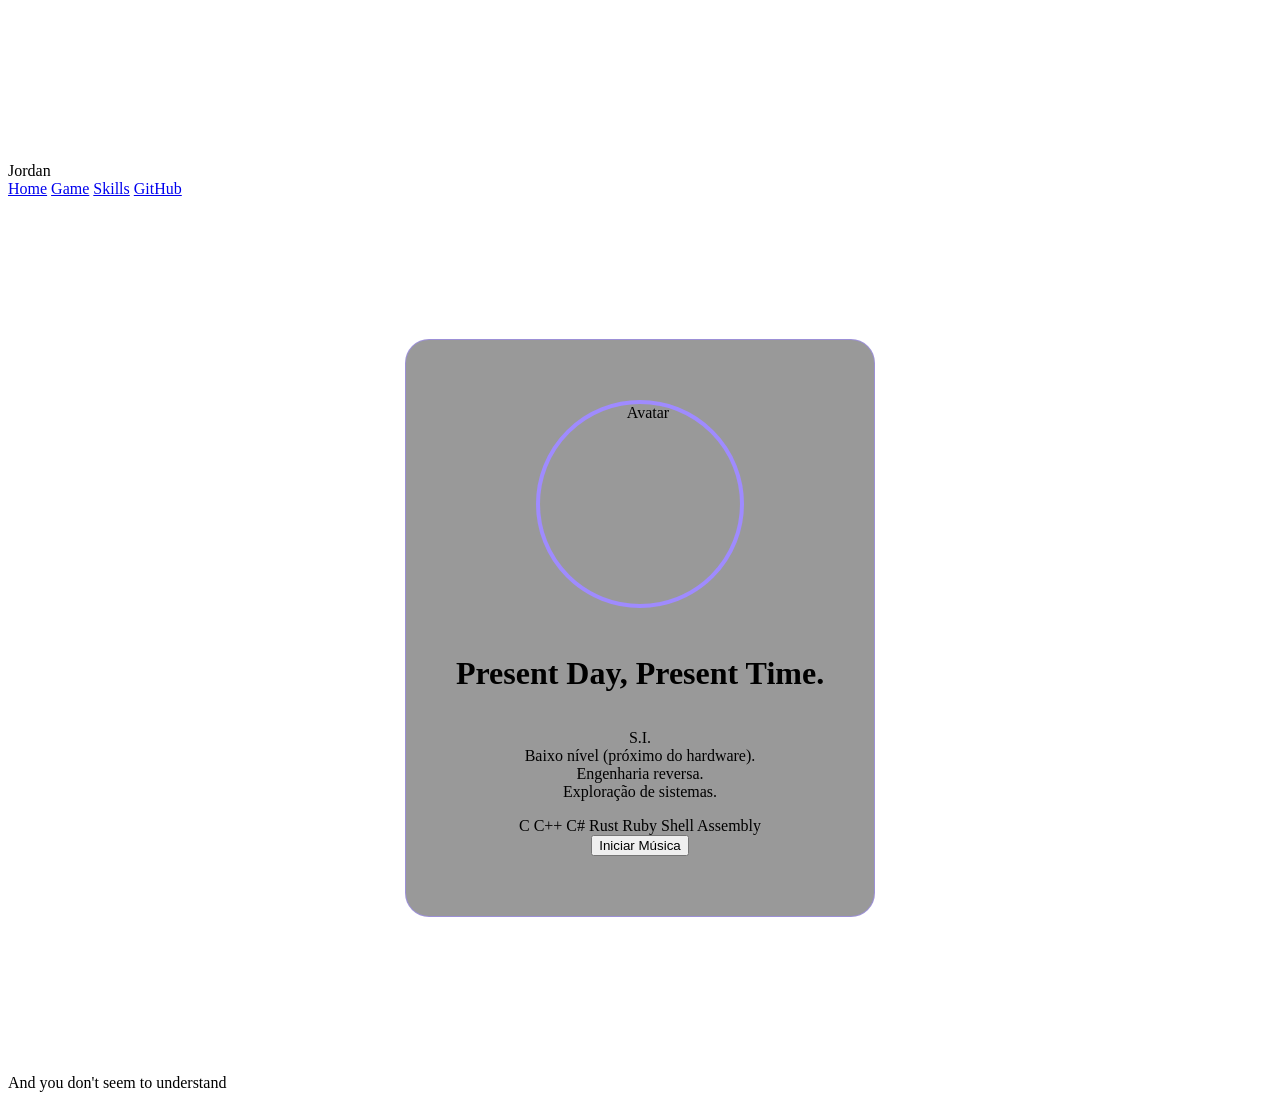
==== index.html @ 8e5668c8 "Fix comment and add Skills link in index.html" ====
<!DOCTYPE html>
<html lang="pt-BR">
<head>
<meta charset="UTF-8">
<meta name="viewport" content="width=device-width, initial-scale=1.0">
<title>Jordan</title>

<link href="https://fonts.googleapis.com/css2?family=JetBrains+Mono&display=swap" rel="stylesheet">
<link rel="stylesheet" href="style.css">

<!-- Three.js para fundo animado -->
<script src="https://cdnjs.cloudflare.com/ajax/libs/three.js/r152/three.min.js"></script>
</head>
<body>

<canvas id="background"></canvas>

<header class="nav">
  <div class="logo">Jordan</div>
  <nav>
    <a href="index.html">Home</a>
    <a href="game.html">Game</a>
    <a href="codes.html">Skills</a>
    <a href="https://github.com/bgszk" target="_blank">GitHub</a>
  </nav>
</header>

<main class="hero">
  <div class="hero-content">

    <div class="avatar">
      <img src="https://i.pinimg.com/1200x/7e/27/65/7e2765aed9dd7817f7c7486f8d772abe.jpg" alt="Avatar">
    </div>

    <h1>Present Day, Present Time.</h1>
    
    <p class="desc">
      S.I.<br>
      Baixo nível (próximo do hardware).<br>
      Engenharia reversa.<br>
      Exploração de sistemas.
    </p>

    <div class="langs">
      <span>C</span>
      <span>C++</span>
      <span>C#</span>
      <span>Rust</span>
      <span>Ruby</span>
      <span>Shell</span>
      <span>Assembly</span>
    </div>
    
    <button id="musicBtn">Iniciar Música</button>

  </div>
</main>

<footer>
  <p>And you don't seem to understand</p>
</footer>

<audio id="bgMusic" loop>
  <source src="lain.mp3" type="audio/mpeg">
</audio>

<script src="script.js"></script>
</body>
</html>
---- style.css ----
/* HERO CENTRAL */
main.hero {
  display: flex;
  justify-content: center;
  align-items: center;
  min-height: calc(100vh - 120px); /* altura total menos header + footer */
  padding: 40px 20px;
  z-index: 1;
}

/* CARD CENTRAL */
.hero-content {
  text-align: center;
  padding: 60px 50px;
  border-radius: 24px;
  background: rgba(0,0,0,0.4);
  backdrop-filter: blur(20px);
  border: 1px solid rgba(159,139,255,0.6);
  display: flex;
  flex-direction: column;
  align-items: center; /* garante centralização horizontal do avatar */
}

/* AVATAR */
.avatar {
  width: 200px;
  height: 200px;
  margin-bottom: 25px;
  border-radius: 50%;
  border: 4px solid #9f8bff;
  overflow: hidden;
  display: flex;
  justify-content: center;
  align-items: center; /* garante centralização da imagem dentro do círculo */
}

.avatar img {
  width: 100%;
  height: 100%;
  object-fit: cover;
  border-radius: 50%;
  display: block;
}
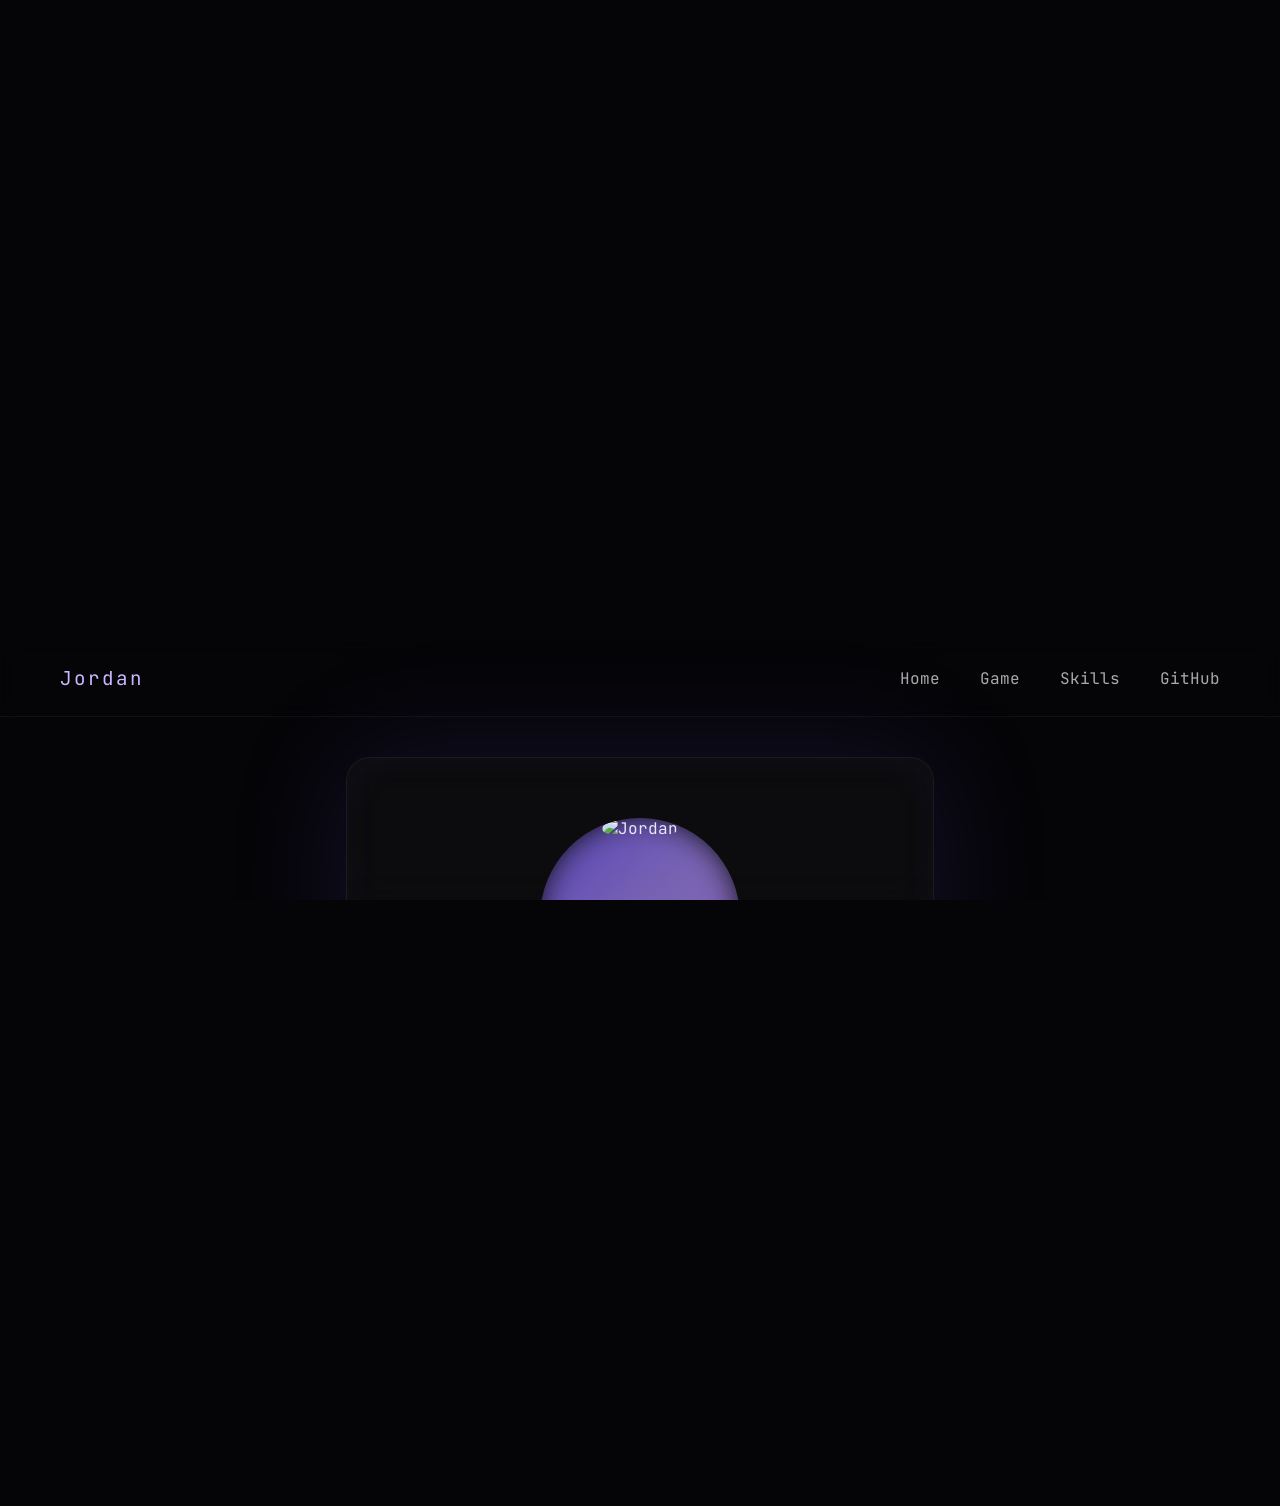
==== commit 53de027d: "Update index.html" ====
--- a/index.html
+++ b/index.html
@@ -4,15 +4,10 @@
 <meta charset="UTF-8">
 <meta name="viewport" content="width=device-width, initial-scale=1.0">
 <title>Jordan</title>
-
 <link href="https://fonts.googleapis.com/css2?family=JetBrains+Mono&display=swap" rel="stylesheet">
 <link rel="stylesheet" href="style.css">
-
-<!-- Three.js para fundo animado -->
-<script src="https://cdnjs.cloudflare.com/ajax/libs/three.js/r152/three.min.js"></script>
 </head>
 <body>
-
 <canvas id="background"></canvas>
 
 <header class="nav">
@@ -27,16 +22,14 @@
 
 <main class="hero">
   <div class="hero-content">
-
     <div class="avatar">
-      <img src="https://i.pinimg.com/1200x/7e/27/65/7e2765aed9dd7817f7c7486f8d772abe.jpg" alt="Avatar">
+      <img src="https://i.pinimg.com/1200x/7e/27/65/7e2765aed9dd7817f7c7486f8d772abe.jpg" alt="Jordan">
     </div>
 
     <h1>Present Day, Present Time.</h1>
-    
     <p class="desc">
       S.I.<br>
-      Baixo nível (próximo do hardware).<br>
+      Baixo nível (programação próxima do hardware).<br>
       Engenharia reversa.<br>
       Exploração de sistemas.
     </p>
@@ -50,9 +43,8 @@
       <span>Shell</span>
       <span>Assembly</span>
     </div>
-    
+
     <button id="musicBtn">Iniciar Música</button>
-
   </div>
 </main>
 
@@ -65,5 +57,13 @@
 </audio>
 
 <script src="script.js"></script>
+<script>
+const btn = document.getElementById('musicBtn');
+const audio = document.getElementById('bgMusic');
+btn.addEventListener('click', () => {
+  audio.volume = 0.5;
+  audio.play();
+});
+</script>
 </body>
 </html>
--- a/style.css
+++ b/style.css
@@ -1,43 +1,274 @@
-/* HERO CENTRAL */
-main.hero {
-  display: flex;
-  justify-content: center;
-  align-items: center;
-  min-height: calc(100vh - 120px); /* altura total menos header + footer */
+/* RESET */
+* {
+  margin: 0;
+  padding: 0;
+  box-sizing: border-box;
+  font-family: 'JetBrains Mono', monospace;
+}
+
+/* ALTURA TOTAL */
+html, body {
+  height: 100%;
+  overflow-x: hidden;
+}
+
+/* FUNDO */
+body {
+  min-height: 100vh;
+  display: flex;
+  flex-direction: column;
+  color: #eae6ff;
+  background: #050507; /* fallback */
+}
+
+/* NAVBAR */
+.nav {
+  position: relative;
+  display: flex;
+  justify-content: space-between;
+  align-items: center;
+  padding: 25px 60px;
+  backdrop-filter: blur(10px);
+  border-bottom: 1px solid rgba(255,255,255,0.05);
+  z-index: 10;
+}
+
+.logo {
+  font-size: 1.2rem;
+  letter-spacing: 2px;
+  color: #cbb6ff;
+}
+
+nav a {
+  margin-left: 30px;
+  text-decoration: none;
+  color: #aaa;
+  position: relative;
+  transition: 0.3s;
+}
+
+nav a::after {
+  content: "";
+  position: absolute;
+  left: 0;
+  bottom: -5px;
+  width: 0%;
+  height: 1px;
+  background: #a78bfa;
+  transition: 0.3s;
+}
+
+nav a:hover {
+  color: #fff;
+}
+
+nav a:hover::after {
+  width: 100%;
+}
+
+/* HERO / INDEX PRINCIPAL */
+main {
+  flex: 1;
+  display: flex;
+  align-items: center;
+  justify-content: center;
   padding: 40px 20px;
-  z-index: 1;
-}
-
-/* CARD CENTRAL */
+}
+
 .hero-content {
   text-align: center;
   padding: 60px 50px;
   border-radius: 24px;
-  background: rgba(0,0,0,0.4);
+  background: rgba(255,255,255,0.03);
   backdrop-filter: blur(20px);
-  border: 1px solid rgba(159,139,255,0.6);
-  display: flex;
-  flex-direction: column;
-  align-items: center; /* garante centralização horizontal do avatar */
-}
-
-/* AVATAR */
+  border: 1px solid rgba(255,255,255,0.06);
+  box-shadow:
+    0 0 120px rgba(120,90,255,0.15),
+    inset 0 0 40px rgba(120,90,255,0.05);
+}
+
 .avatar {
   width: 200px;
   height: 200px;
-  margin-bottom: 25px;
+  margin: 0 auto 25px;
   border-radius: 50%;
-  border: 4px solid #9f8bff;
   overflow: hidden;
-  display: flex;
-  justify-content: center;
-  align-items: center; /* garante centralização da imagem dentro do círculo */
+  position: relative;
+}
+
+.avatar::before {
+  content: "";
+  position: absolute;
+  inset: -2px;
+  border-radius: 50%;
+  background: linear-gradient(135deg,#7a5cff,#a78bfa,#c084fc);
+  filter: blur(15px);
+  opacity: 0.7;
 }
 
 .avatar img {
+  position: relative;
   width: 100%;
   height: 100%;
   object-fit: cover;
   border-radius: 50%;
-  display: block;
-}
+}
+
+h1 {
+  font-size: 1.8rem;
+  margin-bottom: 15px;
+  letter-spacing: 1px;
+}
+
+.desc {
+  line-height: 1.9;
+  color: #cfc9ff;
+  margin-top: 10px;
+}
+
+/* BOTÃO */
+#musicBtn {
+  margin-top: 30px;
+  padding: 14px 35px;
+  border-radius: 12px;
+  border: none;
+  background: linear-gradient(135deg,#6d5cff,#9f8bff);
+  color: #fff;
+  cursor: pointer;
+  transition: 0.3s;
+}
+
+#musicBtn:hover {
+  transform: translateY(-2px) scale(1.04);
+  box-shadow: 0 0 25px rgba(140,100,255,0.6);
+}
+
+/* RODAPÉ */
+footer {
+  text-align: center;
+  padding: 20px;
+  font-size: 0.9rem;
+  color: #777;
+}
+
+/* PÁGINA DE JOGO */
+.game-container {
+  flex: 1;
+  display: flex;
+  flex-direction: column;
+  align-items: center;
+  justify-content: center;
+}
+
+iframe{
+  width:90vw;
+  height:75vh;
+  border:none;
+  border-radius:12px;
+  box-shadow:0 0 60px rgba(159,139,255,0.7);
+}
+
+/* LINGUAGENS / INDEX */
+.langs {
+  margin-top: 20px;
+  display: flex;
+  flex-wrap: wrap;
+  justify-content: center;
+  gap: 10px;
+}
+
+.langs span {
+  padding: 6px 14px;
+  border-radius: 8px;
+  font-size: 0.85rem;
+  background: rgba(255,255,255,0.05);
+  border: 1px solid rgba(255,255,255,0.1);
+  transition: 0.2s;
+}
+
+.langs span:hover {
+  background: rgba(140,100,255,0.2);
+  border-color: #9f8bff;
+}
+
+/* CODES / SKILLS */
+.codes-container {
+  display: flex;
+  flex-direction: column;
+  align-items: center;
+  padding: 60px 20px;
+  text-align: center;
+  z-index: 1;
+}
+
+.codes-container h2 {
+  font-size: 2rem;
+  color: #cbb6ff;
+  margin-bottom: 10px;
+}
+
+.codes-container .desc {
+  color: #cfc9ff;
+  margin-bottom: 40px;
+  max-width: 700px;
+  line-height: 1.8;
+}
+
+.code-cards {
+  display: flex;
+  flex-wrap: wrap;
+  gap: 20px;
+  justify-content: center;
+}
+
+.code-card {
+  background: rgba(0,0,0,0.5);
+  border: 1px solid rgba(159,139,255,0.5);
+  border-radius: 16px;
+  padding: 20px;
+  width: 350px;
+  display: flex;
+  flex-direction: column;
+  align-items: center;
+  box-shadow: 0 0 20px rgba(159,139,255,0.4);
+  transition: transform .3s, box-shadow .3s;
+}
+
+.code-card:hover {
+  transform: translateY(-5px);
+  box-shadow: 0 0 35px rgba(159,139,255,0.7);
+}
+
+.code-card pre {
+  background: rgba(20,15,50,0.8);
+  padding: 15px;
+  border-radius: 8px;
+  overflow-x: auto;
+  font-size: 0.82rem;
+  color: #fff;
+  width: 100%;
+  max-height: 300px;
+  text-align: left;
+}
+
+.copyBtn {
+  margin-top: 15px;
+  padding: 8px 16px;
+  border-radius: 8px;
+  border: none;
+  background: linear-gradient(135deg,#6d5cff,#9f8bff);
+  color: #fff;
+  cursor: pointer;
+  transition: transform .2s, box-shadow .2s;
+}
+
+.copyBtn:hover {
+  transform: scale(1.05);
+  box-shadow: 0 0 20px rgba(159,139,255,0.7);
+}
+
+/* RESPONSIVO */
+@media(max-width:800px){
+  .code-card { width: 90%; }
+  .hero-content { padding: 40px 30px; }
+}
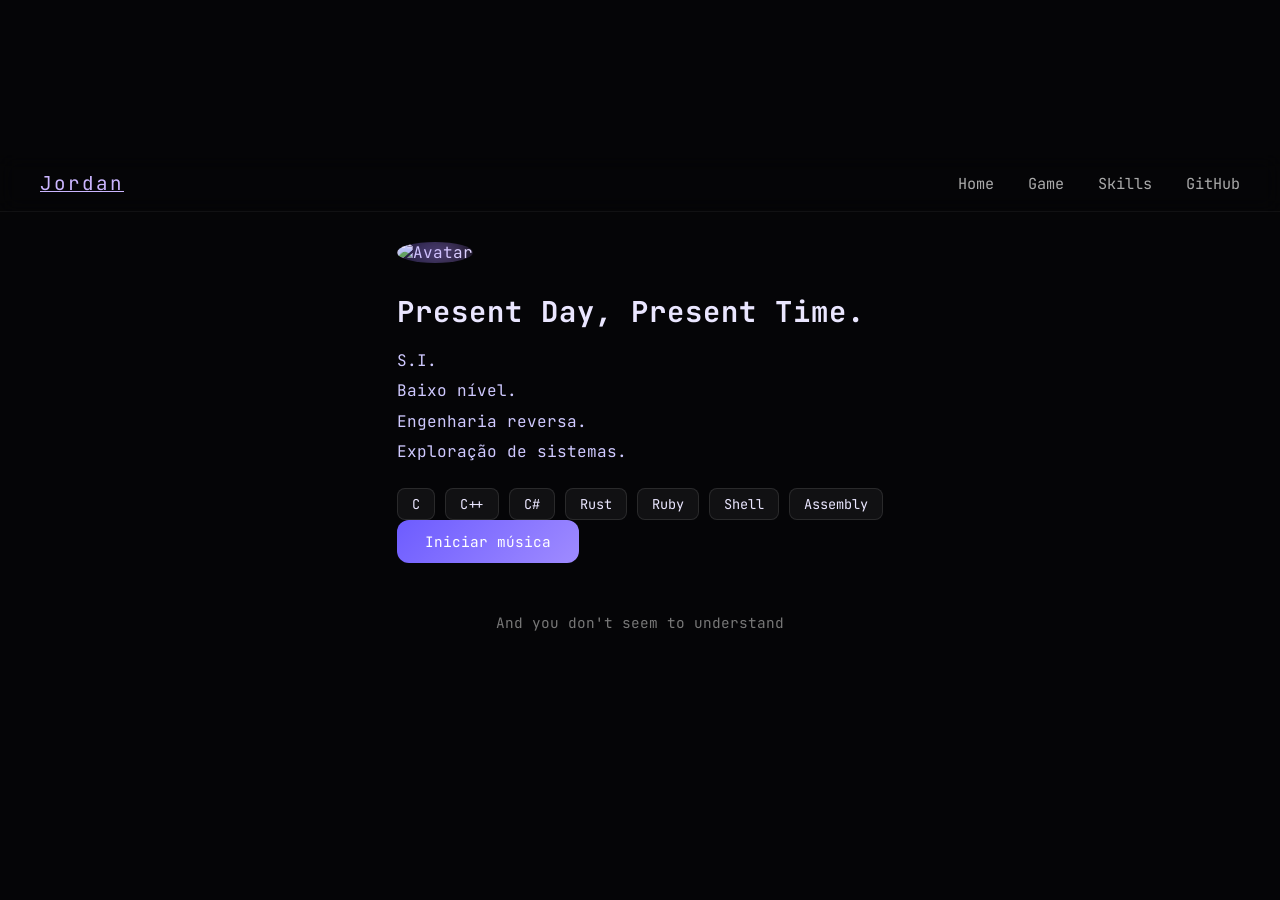
==== commit 5fd6102c: "Update index.html" ====
--- a/index.html
+++ b/index.html
@@ -1,69 +1,71 @@
 <!DOCTYPE html>
 <html lang="pt-BR">
 <head>
-<meta charset="UTF-8">
-<meta name="viewport" content="width=device-width, initial-scale=1.0">
-<title>Jordan</title>
-<link href="https://fonts.googleapis.com/css2?family=JetBrains+Mono&display=swap" rel="stylesheet">
-<link rel="stylesheet" href="style.css">
+  <meta charset="UTF-8">
+  <meta name="viewport" content="width=device-width, initial-scale=1.0">
+  <title>Jordan</title>
+  <link rel="preconnect" href="https://fonts.googleapis.com">
+  <link rel="preconnect" href="https://fonts.gstatic.com" crossorigin>
+  <link href="https://fonts.googleapis.com/css2?family=JetBrains+Mono:wght@400;500;700&display=swap" rel="stylesheet">
+  <link rel="stylesheet" href="style.css">
 </head>
-<body>
-<canvas id="background"></canvas>
+<body class="page-home">
+  <canvas id="bg-canvas" aria-hidden="true"></canvas>
 
-<header class="nav">
-  <div class="logo">Jordan</div>
-  <nav>
-    <a href="index.html">Home</a>
-    <a href="game.html">Game</a>
-    <a href="codes.html">Skills</a>
-    <a href="https://github.com/bgszk" target="_blank">GitHub</a>
-  </nav>
-</header>
+  <div class="site-shell">
+    <header class="nav">
+      <a class="logo" href="index.html">Jordan</a>
 
-<main class="hero">
-  <div class="hero-content">
-    <div class="avatar">
-      <img src="https://i.pinimg.com/1200x/7e/27/65/7e2765aed9dd7817f7c7486f8d772abe.jpg" alt="Jordan">
-    </div>
+      <nav class="menu">
+        <a href="index.html" class="active">Home</a>
+        <a href="game.html">Game</a>
+        <a href="codes.html">Skills</a>
+        <a href="https://github.com/bgszk" target="_blank" rel="noopener noreferrer">GitHub</a>
+      </nav>
+    </header>
 
-    <h1>Present Day, Present Time.</h1>
-    <p class="desc">
-      S.I.<br>
-      Baixo nível (programação próxima do hardware).<br>
-      Engenharia reversa.<br>
-      Exploração de sistemas.
-    </p>
+    <main class="hero">
+      <section class="panel hero-panel">
+        <div class="avatar-wrap">
+          <img
+            class="avatar"
+            src="https://i.pinimg.com/1200x/7e/27/65/7e2765aed9dd7817f7c7486f8d772abe.jpg"
+            alt="Avatar"
+          >
+        </div>
 
-    <div class="langs">
-      <span>C</span>
-      <span>C++</span>
-      <span>C#</span>
-      <span>Rust</span>
-      <span>Ruby</span>
-      <span>Shell</span>
-      <span>Assembly</span>
-    </div>
+        <h1>Present Day, Present Time.</h1>
 
-    <button id="musicBtn">Iniciar Música</button>
+        <p class="desc">
+          S.I.<br>
+          Baixo nível.<br>
+          Engenharia reversa.<br>
+          Exploração de sistemas.
+        </p>
+
+        <div class="langs">
+          <span>C</span>
+          <span>C++</span>
+          <span>C#</span>
+          <span>Rust</span>
+          <span>Ruby</span>
+          <span>Shell</span>
+          <span>Assembly</span>
+        </div>
+
+        <button id="musicBtn" class="primary-btn" type="button">Iniciar música</button>
+      </section>
+    </main>
+
+    <footer class="footer">
+      <p>And you don&apos;t seem to understand</p>
+    </footer>
   </div>
-</main>
 
-<footer>
-  <p>And you don't seem to understand</p>
-</footer>
+  <audio id="bgMusic" loop>
+    <source src="lain.mp3" type="audio/mpeg">
+  </audio>
 
-<audio id="bgMusic" loop>
-  <source src="lain.mp3" type="audio/mpeg">
-</audio>
-
-<script src="script.js"></script>
-<script>
-const btn = document.getElementById('musicBtn');
-const audio = document.getElementById('bgMusic');
-btn.addEventListener('click', () => {
-  audio.volume = 0.5;
-  audio.play();
-});
-</script>
+  <script src="script.js"></script>
 </body>
 </html>
--- a/style.css
+++ b/style.css
@@ -1,274 +1,57 @@
 /* RESET */
-* {
-  margin: 0;
-  padding: 0;
-  box-sizing: border-box;
-  font-family: 'JetBrains Mono', monospace;
-}
-
-/* ALTURA TOTAL */
-html, body {
-  height: 100%;
-  overflow-x: hidden;
-}
-
-/* FUNDO */
-body {
-  min-height: 100vh;
-  display: flex;
-  flex-direction: column;
-  color: #eae6ff;
-  background: #050507; /* fallback */
-}
+* { margin:0; padding:0; box-sizing:border-box; font-family:'JetBrains Mono', monospace; }
+html, body { height:100%; overflow-x:hidden; background:#050507; color:#eae6ff; }
 
 /* NAVBAR */
-.nav {
-  position: relative;
-  display: flex;
-  justify-content: space-between;
-  align-items: center;
-  padding: 25px 60px;
-  backdrop-filter: blur(10px);
-  border-bottom: 1px solid rgba(255,255,255,0.05);
-  z-index: 10;
-}
+.nav { display:flex; justify-content:space-between; align-items:center; padding:15px 40px; backdrop-filter:blur(10px); border-bottom:1px solid rgba(255,255,255,0.05); position:relative; z-index:10; font-size:0.95rem; }
+.logo { font-size:1.2rem; color:#cbb6ff; letter-spacing:2px; }
+nav a { margin-left:25px; text-decoration:none; color:#aaa; position:relative; transition:.3s; }
+nav a::after { content:""; position:absolute; left:0; bottom:-3px; width:0%; height:1px; background:#a78bfa; transition:.3s; }
+nav a:hover { color:#fff; }
+nav a:hover::after { width:100%; }
 
-.logo {
-  font-size: 1.2rem;
-  letter-spacing: 2px;
-  color: #cbb6ff;
-}
+/* HERO / INDEX */
+.hero { display:flex; justify-content:center; align-items:center; padding:30px 20px; flex:1; }
+.hero-content { text-align:center; padding:50px 40px; border-radius:24px; background:rgba(255,255,255,0.03); backdrop-filter:blur(20px); border:1px solid rgba(255,255,255,0.06); box-shadow:0 0 100px rgba(120,90,255,0.15), inset 0 0 30px rgba(120,90,255,0.05); max-width:700px; width:90%; margin:auto; }
+.avatar { width:180px; height:180px; margin:0 auto 25px; border-radius:50%; overflow:hidden; position:relative; }
+.avatar::before { content:""; position:absolute; inset:-2px; border-radius:50%; background:linear-gradient(135deg,#7a5cff,#a78bfa,#c084fc); filter:blur(15px); opacity:.7; }
+.avatar img { width:100%; height:100%; object-fit:cover; border-radius:50%; position:relative; }
 
-nav a {
-  margin-left: 30px;
-  text-decoration: none;
-  color: #aaa;
-  position: relative;
-  transition: 0.3s;
-}
-
-nav a::after {
-  content: "";
-  position: absolute;
-  left: 0;
-  bottom: -5px;
-  width: 0%;
-  height: 1px;
-  background: #a78bfa;
-  transition: 0.3s;
-}
-
-nav a:hover {
-  color: #fff;
-}
-
-nav a:hover::after {
-  width: 100%;
-}
-
-/* HERO / INDEX PRINCIPAL */
-main {
-  flex: 1;
-  display: flex;
-  align-items: center;
-  justify-content: center;
-  padding: 40px 20px;
-}
-
-.hero-content {
-  text-align: center;
-  padding: 60px 50px;
-  border-radius: 24px;
-  background: rgba(255,255,255,0.03);
-  backdrop-filter: blur(20px);
-  border: 1px solid rgba(255,255,255,0.06);
-  box-shadow:
-    0 0 120px rgba(120,90,255,0.15),
-    inset 0 0 40px rgba(120,90,255,0.05);
-}
-
-.avatar {
-  width: 200px;
-  height: 200px;
-  margin: 0 auto 25px;
-  border-radius: 50%;
-  overflow: hidden;
-  position: relative;
-}
-
-.avatar::before {
-  content: "";
-  position: absolute;
-  inset: -2px;
-  border-radius: 50%;
-  background: linear-gradient(135deg,#7a5cff,#a78bfa,#c084fc);
-  filter: blur(15px);
-  opacity: 0.7;
-}
-
-.avatar img {
-  position: relative;
-  width: 100%;
-  height: 100%;
-  object-fit: cover;
-  border-radius: 50%;
-}
-
-h1 {
-  font-size: 1.8rem;
-  margin-bottom: 15px;
-  letter-spacing: 1px;
-}
-
-.desc {
-  line-height: 1.9;
-  color: #cfc9ff;
-  margin-top: 10px;
-}
+h1 { font-size:1.8rem; margin-bottom:15px; letter-spacing:1px; }
+.desc { line-height:1.9; color:#cfc9ff; margin-top:10px; }
 
 /* BOTÃO */
-#musicBtn {
-  margin-top: 30px;
-  padding: 14px 35px;
-  border-radius: 12px;
-  border: none;
-  background: linear-gradient(135deg,#6d5cff,#9f8bff);
-  color: #fff;
-  cursor: pointer;
-  transition: 0.3s;
-}
+#musicBtn, .copyBtn { padding:12px 28px; border-radius:12px; border:none; background:linear-gradient(135deg,#6d5cff,#9f8bff); color:#fff; cursor:pointer; transition:.3s; font-size:0.9rem; }
+#musicBtn:hover, .copyBtn:hover { transform:translateY(-2px) scale(1.04); box-shadow:0 0 20px rgba(140,100,255,.6); }
 
-#musicBtn:hover {
-  transform: translateY(-2px) scale(1.04);
-  box-shadow: 0 0 25px rgba(140,100,255,0.6);
-}
+/* FOOTER */
+footer { text-align:center; padding:20px; font-size:.9rem; color:#777; }
 
-/* RODAPÉ */
-footer {
-  text-align: center;
-  padding: 20px;
-  font-size: 0.9rem;
-  color: #777;
-}
+/* LANGS */
+.langs { margin-top:20px; display:flex; flex-wrap:wrap; justify-content:center; gap:10px; }
+.langs span { padding:6px 14px; border-radius:8px; font-size:.85rem; background:rgba(255,255,255,0.05); border:1px solid rgba(255,255,255,0.1); transition:.2s; }
+.langs span:hover { background:rgba(140,100,255,0.2); border-color:#9f8bff; }
 
-/* PÁGINA DE JOGO */
-.game-container {
-  flex: 1;
-  display: flex;
-  flex-direction: column;
-  align-items: center;
-  justify-content: center;
-}
+/* GAME */
+.game-container { display:flex; flex-direction:column; align-items:center; justify-content:center; flex:1; padding:40px 20px; text-align:center; }
+.game-container h2 { font-size:1.8rem; color:#cbb6ff; margin-bottom:10px; }
+.game-container .desc { color:#cfc9ff; margin-bottom:25px; }
+.game-card { width:90%; max-width:700px; border-radius:12px; overflow:hidden; box-shadow:0 0 50px rgba(159,139,255,0.6); margin:auto; }
 
-iframe{
-  width:90vw;
-  height:75vh;
-  border:none;
-  border-radius:12px;
-  box-shadow:0 0 60px rgba(159,139,255,0.7);
-}
-
-/* LINGUAGENS / INDEX */
-.langs {
-  margin-top: 20px;
-  display: flex;
-  flex-wrap: wrap;
-  justify-content: center;
-  gap: 10px;
-}
-
-.langs span {
-  padding: 6px 14px;
-  border-radius: 8px;
-  font-size: 0.85rem;
-  background: rgba(255,255,255,0.05);
-  border: 1px solid rgba(255,255,255,0.1);
-  transition: 0.2s;
-}
-
-.langs span:hover {
-  background: rgba(140,100,255,0.2);
-  border-color: #9f8bff;
-}
+/* IFRAME */
+iframe { width:100%; height:70vh; border:none; border-radius:12px; }
 
 /* CODES / SKILLS */
-.codes-container {
-  display: flex;
-  flex-direction: column;
-  align-items: center;
-  padding: 60px 20px;
-  text-align: center;
-  z-index: 1;
-}
-
-.codes-container h2 {
-  font-size: 2rem;
-  color: #cbb6ff;
-  margin-bottom: 10px;
-}
-
-.codes-container .desc {
-  color: #cfc9ff;
-  margin-bottom: 40px;
-  max-width: 700px;
-  line-height: 1.8;
-}
-
-.code-cards {
-  display: flex;
-  flex-wrap: wrap;
-  gap: 20px;
-  justify-content: center;
-}
-
-.code-card {
-  background: rgba(0,0,0,0.5);
-  border: 1px solid rgba(159,139,255,0.5);
-  border-radius: 16px;
-  padding: 20px;
-  width: 350px;
-  display: flex;
-  flex-direction: column;
-  align-items: center;
-  box-shadow: 0 0 20px rgba(159,139,255,0.4);
-  transition: transform .3s, box-shadow .3s;
-}
-
-.code-card:hover {
-  transform: translateY(-5px);
-  box-shadow: 0 0 35px rgba(159,139,255,0.7);
-}
-
-.code-card pre {
-  background: rgba(20,15,50,0.8);
-  padding: 15px;
-  border-radius: 8px;
-  overflow-x: auto;
-  font-size: 0.82rem;
-  color: #fff;
-  width: 100%;
-  max-height: 300px;
-  text-align: left;
-}
-
-.copyBtn {
-  margin-top: 15px;
-  padding: 8px 16px;
-  border-radius: 8px;
-  border: none;
-  background: linear-gradient(135deg,#6d5cff,#9f8bff);
-  color: #fff;
-  cursor: pointer;
-  transition: transform .2s, box-shadow .2s;
-}
-
-.copyBtn:hover {
-  transform: scale(1.05);
-  box-shadow: 0 0 20px rgba(159,139,255,0.7);
-}
+.codes-container { display:flex; flex-direction:column; align-items:center; padding:50px 20px; text-align:center; max-width:1000px; margin:auto; }
+.code-cards { display:flex; flex-wrap:wrap; gap:25px; justify-content:center; }
+.code-card { width:400px; min-height:350px; background:rgba(0,0,0,0.55); border:1px solid rgba(159,139,255,0.5); border-radius:16px; padding:20px; display:flex; flex-direction:column; align-items:center; box-shadow:0 0 25px rgba(159,139,255,0.4); transition:transform .3s, box-shadow .3s; }
+.code-card:hover { transform:translateY(-5px); box-shadow:0 0 40px rgba(159,139,255,0.7); }
+.code-card pre { background:rgba(20,15,50,0.85); padding:15px; border-radius:8px; overflow-x:auto; font-size:0.82rem; color:#fff; width:100%; max-height:320px; text-align:left; }
 
 /* RESPONSIVO */
-@media(max-width:800px){
-  .code-card { width: 90%; }
-  .hero-content { padding: 40px 30px; }
+@media(max-width:900px){
+  .nav { flex-direction:column; align-items:flex-start; padding:15px 20px; }
+  nav a { margin:10px 0 0 0; }
+  .code-card, .game-card { width:90%; }
+  .hero-content { padding:40px 30px; }
 }
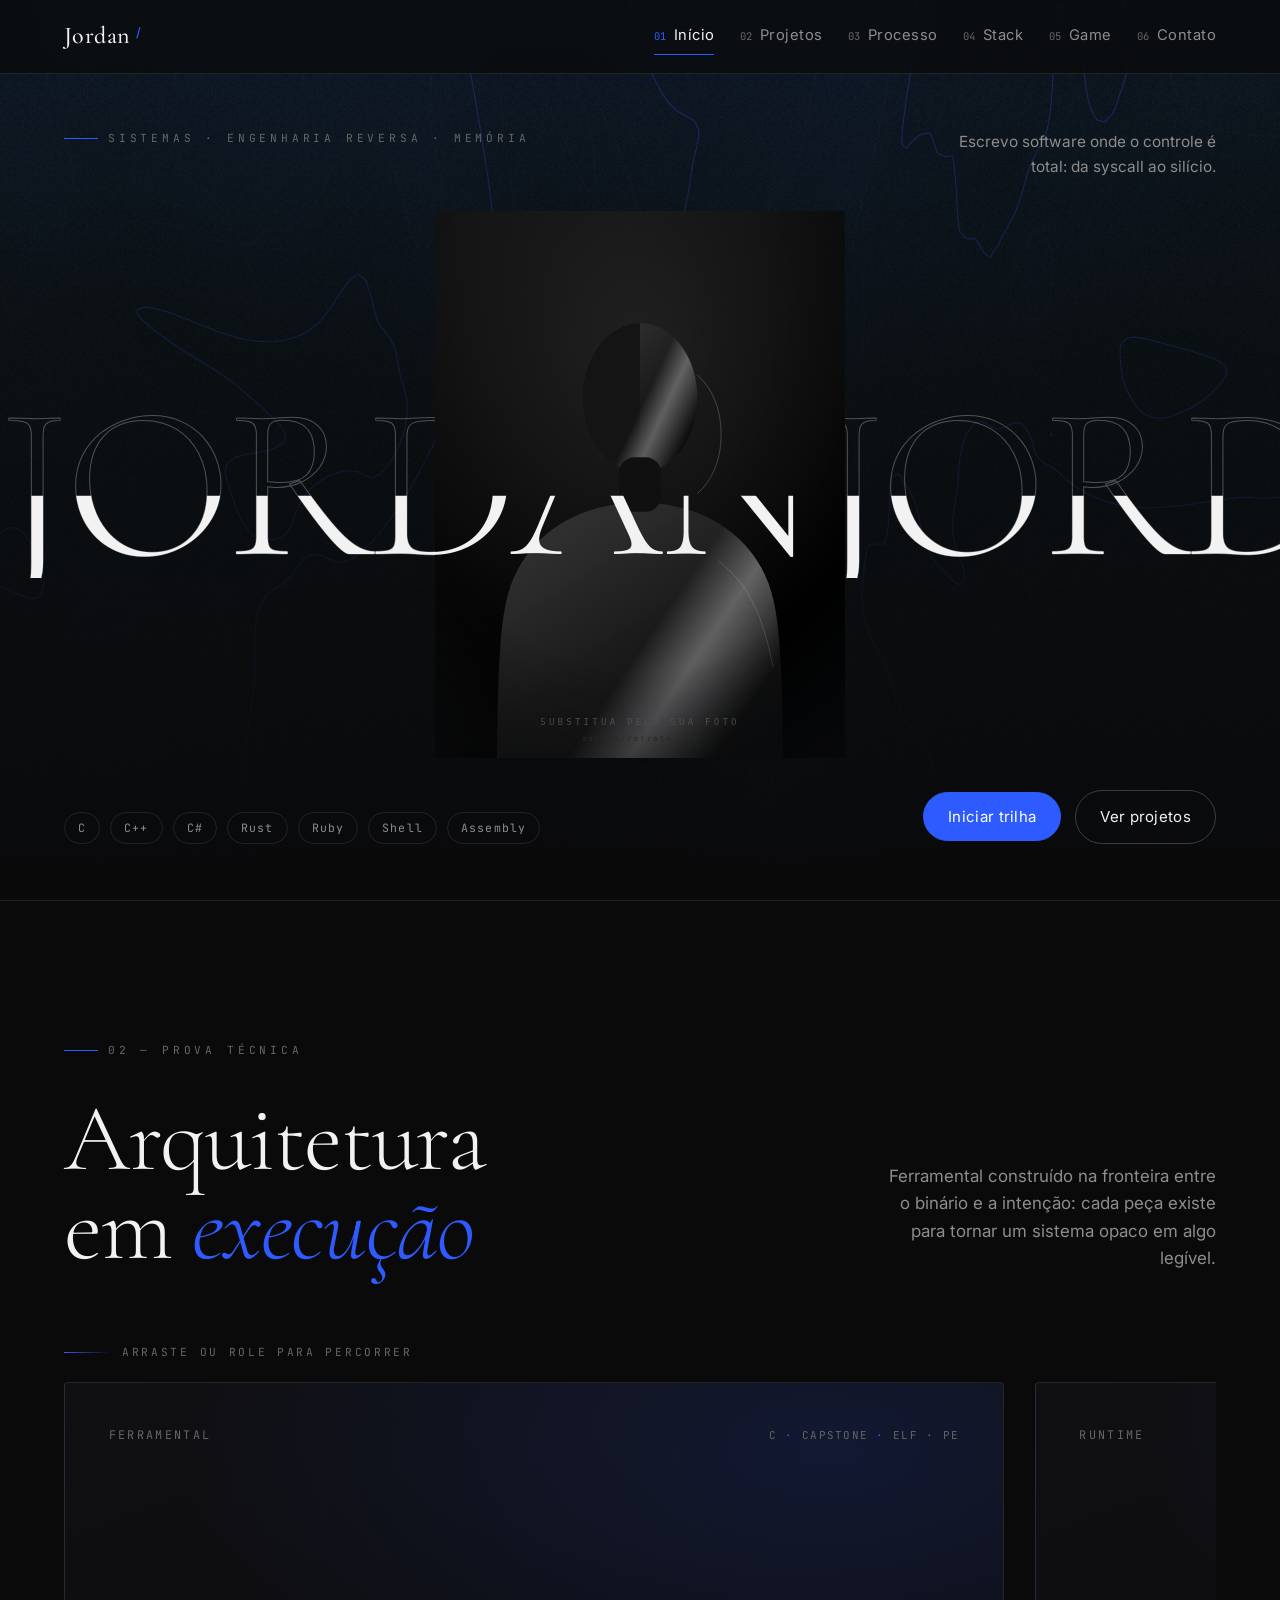
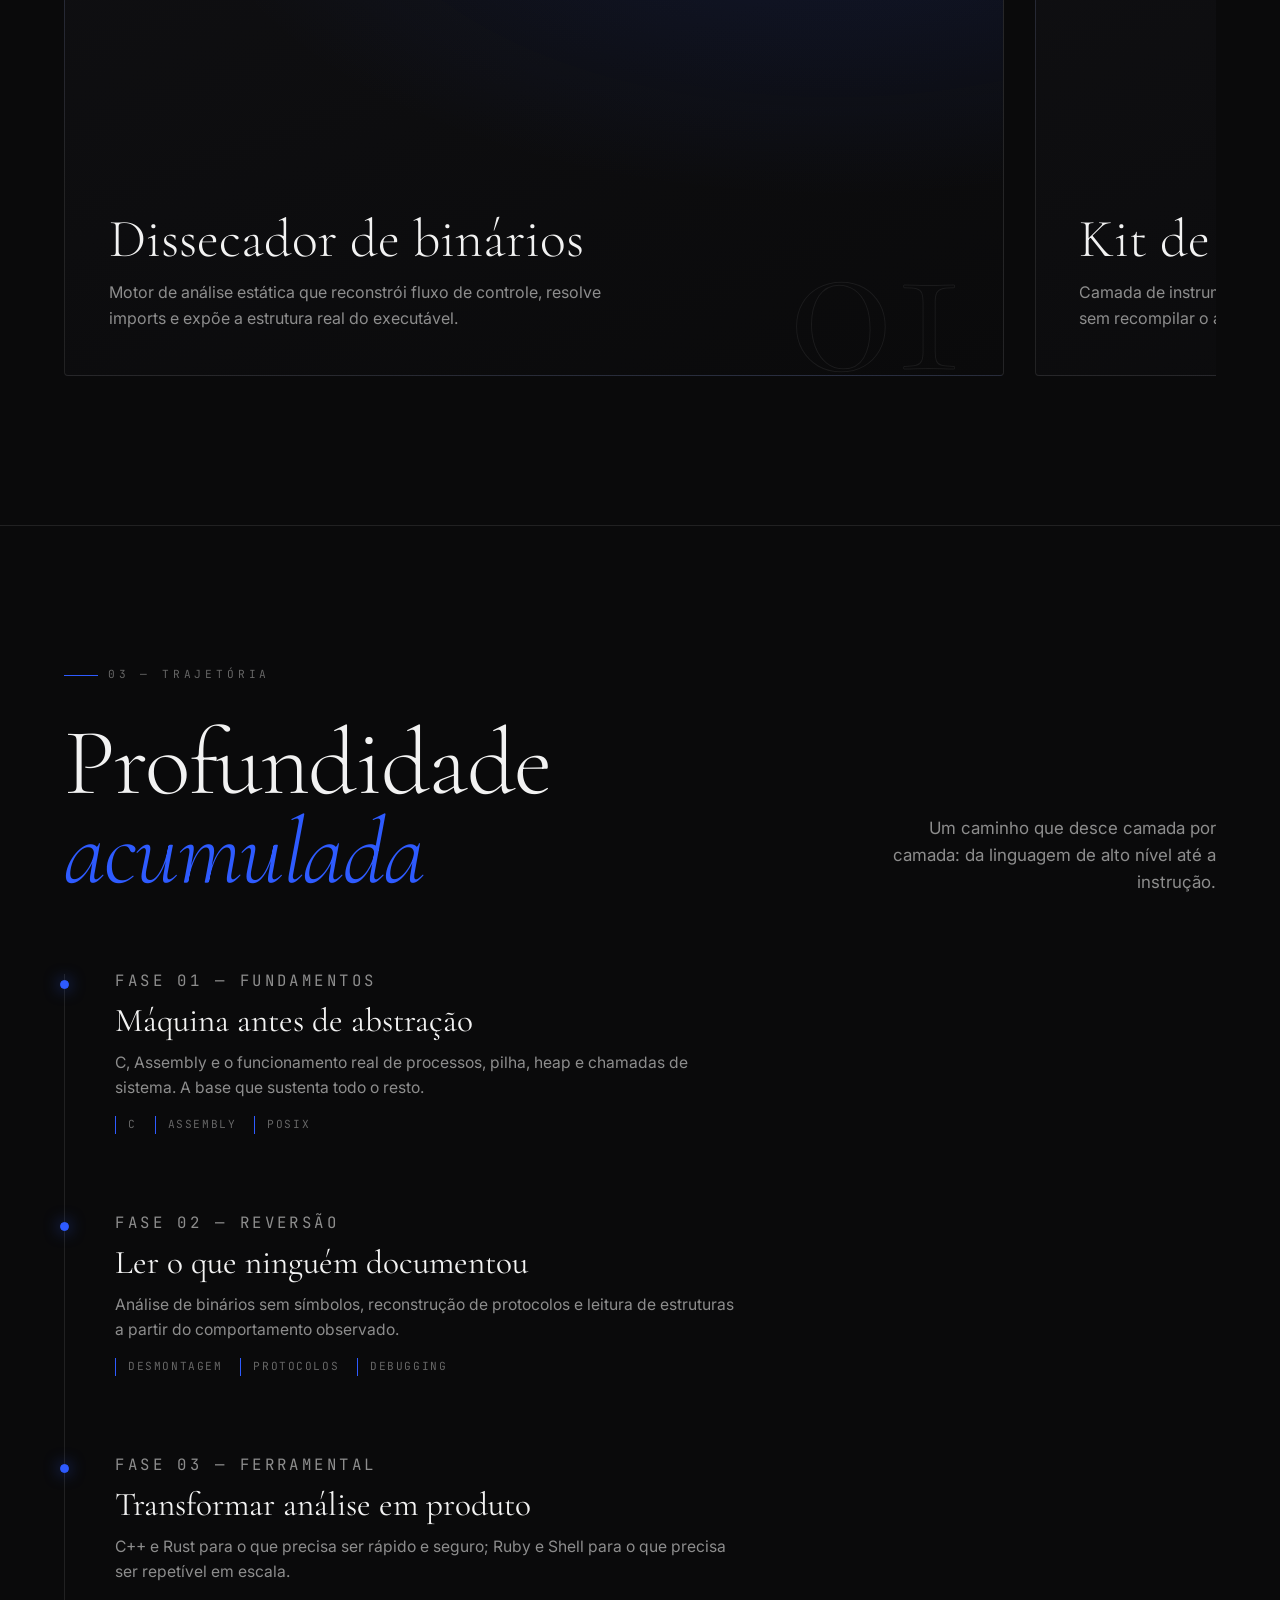
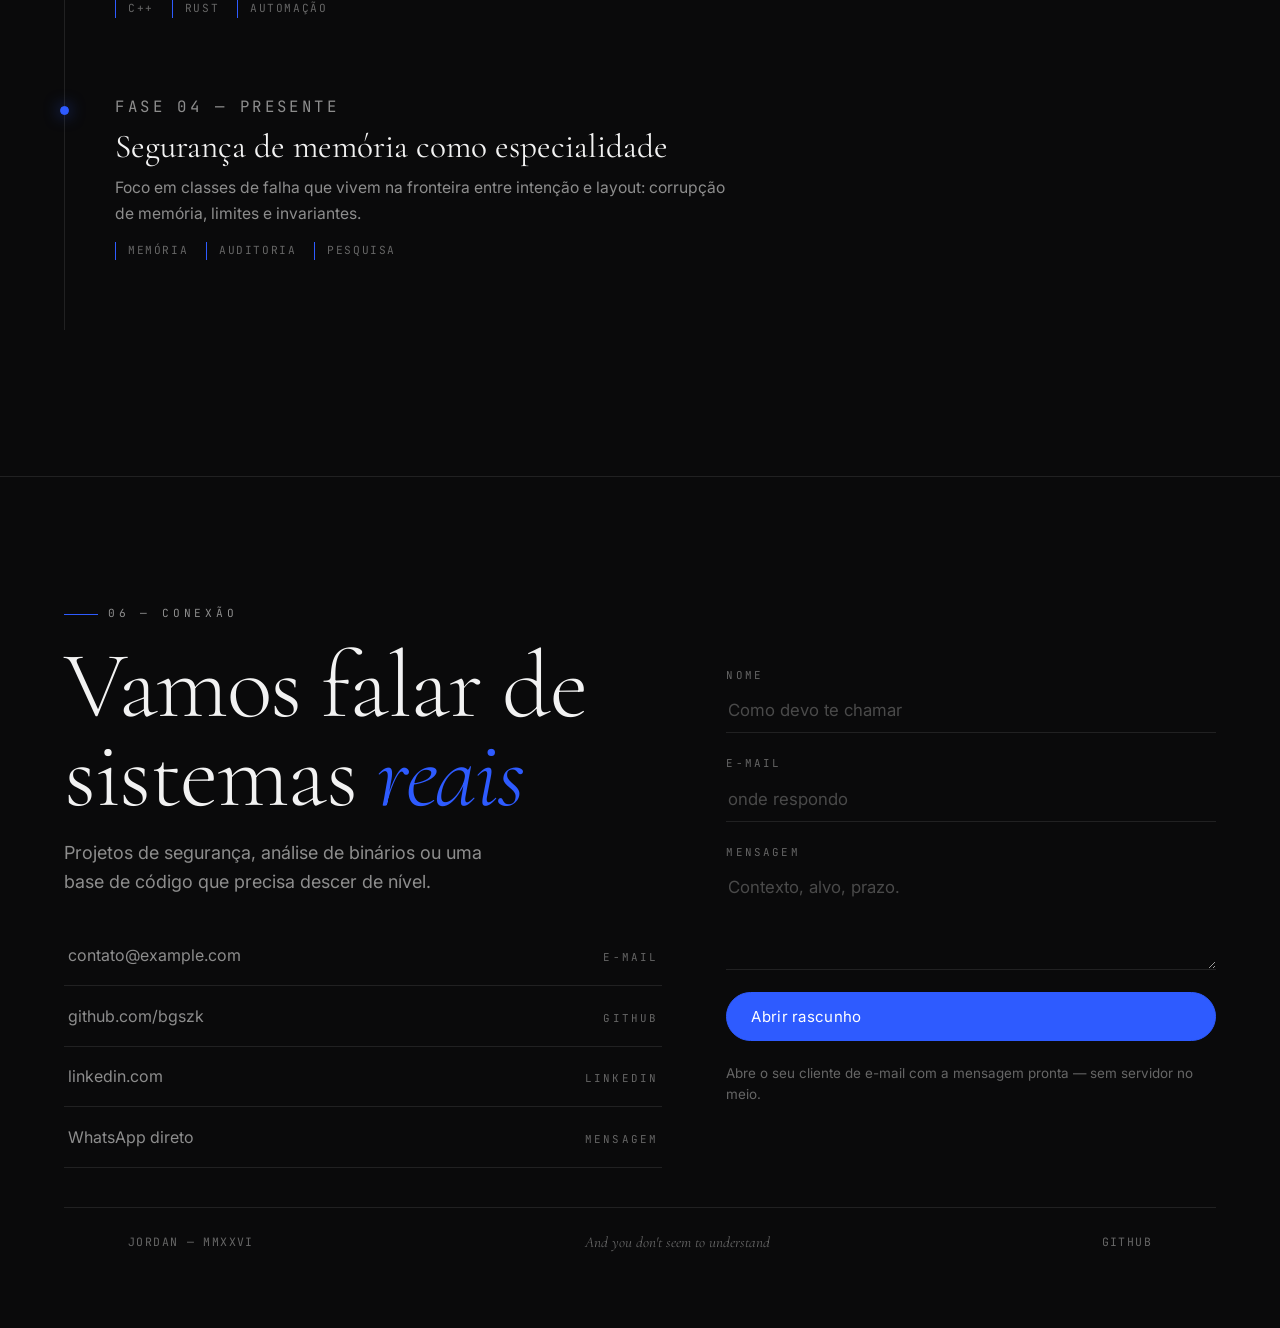
==== commit 0140b60b: "Reconstruir portfólio com motor de topografia fluida e novo layout Co-authored-by: base44-builder[bo" ====
--- a/index.html
+++ b/index.html
@@ -3,69 +3,270 @@
 <head>
   <meta charset="UTF-8">
   <meta name="viewport" content="width=device-width, initial-scale=1.0">
-  <title>Jordan</title>
+  <title>Jordan — Sistemas de Baixo Nível &amp; Engenharia Reversa</title>
+  <meta name="description" content="Portfólio de Jordan: sistemas de baixo nível, engenharia reversa, segurança de memória e ferramental em C, C++, Rust, Ruby e Assembly.">
   <link rel="preconnect" href="https://fonts.googleapis.com">
   <link rel="preconnect" href="https://fonts.gstatic.com" crossorigin>
-  <link href="https://fonts.googleapis.com/css2?family=JetBrains+Mono:wght@400;500;700&display=swap" rel="stylesheet">
+  <link href="https://fonts.googleapis.com/css2?family=Cormorant+Garamond:ital,wght@0,300;0,400;0,500;1,300;1,400&family=Inter:wght@300;400;500&family=JetBrains+Mono:wght@400;500&display=swap" rel="stylesheet">
   <link rel="stylesheet" href="style.css">
 </head>
-<body class="page-home">
+<body>
   <canvas id="bg-canvas" aria-hidden="true"></canvas>
+  <div class="field-scrim" aria-hidden="true"></div>
 
   <div class="site-shell">
-    <header class="nav">
-      <a class="logo" href="index.html">Jordan</a>
-
-      <nav class="menu">
-        <a href="index.html" class="active">Home</a>
-        <a href="game.html">Game</a>
-        <a href="codes.html">Skills</a>
-        <a href="https://github.com/bgszk" target="_blank" rel="noopener noreferrer">GitHub</a>
+    <header class="topbar">
+      <a class="brand" href="index.html">Jordan<span class="brand-mark">/</span></a>
+      <nav class="tabs" aria-label="Navegação principal">
+        <a href="index.html" class="is-active" aria-current="page"><span>01</span>Início</a>
+        <a href="projetos.html"><span>02</span>Projetos</a>
+        <a href="processo.html"><span>03</span>Processo</a>
+        <a href="codes.html"><span>04</span>Stack</a>
+        <a href="game.html"><span>05</span>Game</a>
+        <a href="contato.html"><span>06</span>Contato</a>
       </nav>
     </header>
 
-    <main class="hero">
-      <section class="panel hero-panel">
-        <div class="avatar-wrap">
-          <img
-            class="avatar"
-            src="https://i.pinimg.com/1200x/7e/27/65/7e2765aed9dd7817f7c7486f8d772abe.jpg"
-            alt="Avatar"
-          >
-        </div>
-
-        <h1>Present Day, Present Time.</h1>
-
-        <p class="desc">
-          S.I.<br>
-          Baixo nível.<br>
-          Engenharia reversa.<br>
-          Exploração de sistemas.
-        </p>
-
-        <div class="langs">
-          <span>C</span>
-          <span>C++</span>
-          <span>C#</span>
-          <span>Rust</span>
-          <span>Ruby</span>
-          <span>Shell</span>
-          <span>Assembly</span>
-        </div>
-
-        <button id="musicBtn" class="primary-btn" type="button">Iniciar música</button>
+    <main>
+      <h1 class="sr-only">Jordan — engenharia de sistemas de baixo nível e engenharia reversa</h1>
+
+      <!-- ============ HERO MONOLITH ============ -->
+      <section class="hero">
+        <div class="hero-top">
+          <p class="eyebrow">Sistemas · Engenharia reversa · Memória</p>
+          <p class="hero-role">
+            Escrevo software onde o controle é total: da syscall ao silício.
+          </p>
+        </div>
+
+        <div class="hero-stage">
+          <div class="hero-marquee" aria-hidden="true">
+            <div class="marquee-track">
+              <span>JORDAN</span><span>JORDAN</span><span>JORDAN</span><span>JORDAN</span>
+            </div>
+          </div>
+
+          <div class="hero-portrait">
+            <img
+              src="assets/retrato.jpg"
+              alt="Retrato de Jordan"
+              width="900" height="1200"
+              onerror="this.onerror=null;this.src='assets/retrato-placeholder.svg';">
+          </div>
+
+          <div class="hero-marquee hero-marquee--front" aria-hidden="true">
+            <div class="marquee-track">
+              <span>JORDAN</span><span>JORDAN</span><span>JORDAN</span><span>JORDAN</span>
+            </div>
+          </div>
+        </div>
+
+        <div class="hero-bottom">
+          <div class="hero-stack">
+            <span>C</span>
+            <span>C++</span>
+            <span>C#</span>
+            <span>Rust</span>
+            <span>Ruby</span>
+            <span>Shell</span>
+            <span>Assembly</span>
+          </div>
+
+          <div class="hero-actions">
+            <button id="musicBtn" class="btn btn--primary" type="button">Iniciar trilha</button>
+            <a class="btn" href="projetos.html">Ver projetos</a>
+          </div>
+        </div>
+      </section>
+
+      <!-- ============ PROJECT MATRIX ============ -->
+      <section class="section matrix" id="projetos">
+        <div class="section-head">
+          <p class="eyebrow">02 — Prova técnica</p>
+          <h2 class="display" data-reveal>Arquitetura<br>em <em>execução</em></h2>
+          <p class="lede" data-reveal>
+            Ferramental construído na fronteira entre o binário e a intenção:
+            cada peça existe para tornar um sistema opaco em algo legível.
+          </p>
+        </div>
+
+        <p class="matrix-hint"><i></i>Arraste ou role para percorrer</p>
+
+        <div class="matrix-track">
+          <article class="case-card" data-index="01" tabindex="0">
+            <div class="case-top">
+              <p class="mono-label">Ferramental</p>
+              <div class="case-tags"><span>C</span><span>Capstone</span><span>ELF · PE</span></div>
+            </div>
+            <div class="case-body">
+              <h3>Dissecador de binários</h3>
+              <p>Motor de análise estática que reconstrói fluxo de controle, resolve imports e expõe a estrutura real do executável.</p>
+            </div>
+            <div class="case-glass">
+              <dl>
+                <div><dt>Problema</dt><dd>Binários sem símbolos tornam auditoria e depuração lentas e manuais.</dd></div>
+                <div><dt>Abordagem</dt><dd>Parser próprio de cabeçalhos e seções, desmontagem linear com resolução de saltos.</dd></div>
+                <div><dt>Núcleo</dt><dd>Leitura de arquivo por mmap, tabelas de relocação e heurísticas de função.</dd></div>
+              </dl>
+            </div>
+          </article>
+
+          <article class="case-card" data-index="02" tabindex="0">
+            <div class="case-top">
+              <p class="mono-label">Runtime</p>
+              <div class="case-tags"><span>C++</span><span>Hooking</span><span>Tracing</span></div>
+            </div>
+            <div class="case-body">
+              <h3>Kit de introspecção</h3>
+              <p>Camada de instrumentação que observa chamadas em tempo real sem recompilar o alvo.</p>
+            </div>
+            <div class="case-glass">
+              <dl>
+                <div><dt>Problema</dt><dd>Comportamento só se revela em execução — e o alvo não pode ser modificado.</dd></div>
+                <div><dt>Abordagem</dt><dd>Interceptação de chamadas com ponteiros gerenciados e despacho por assinatura.</dd></div>
+                <div><dt>Núcleo</dt><dd>C++ moderno, RAII sobre recursos nativos, registro tipado de rotinas.</dd></div>
+              </dl>
+            </div>
+          </article>
+
+          <article class="case-card" data-index="03" tabindex="0">
+            <div class="case-top">
+              <p class="mono-label">Sistemas</p>
+              <div class="case-tags"><span>Rust</span><span>FFI</span><span>Unsafe</span></div>
+            </div>
+            <div class="case-body">
+              <h3>Mapeador de memória</h3>
+              <p>Modelagem de regiões mapeadas e permissões para responder onde um endereço vive — e o que ele pode fazer ali.</p>
+            </div>
+            <div class="case-glass">
+              <dl>
+                <div><dt>Problema</dt><dd>Endereços sem contexto de região escondem falhas de permissão e de layout.</dd></div>
+                <div><dt>Abordagem</dt><dd>Estrutura de intervalos com busca logarítmica e verificação de limites.</dd></div>
+                <div><dt>Núcleo</dt><dd>Ownership do Rust nas bordas, blocos unsafe isolados e documentados.</dd></div>
+              </dl>
+            </div>
+          </article>
+
+          <article class="case-card" data-index="04" tabindex="0">
+            <div class="case-top">
+              <p class="mono-label">Automação</p>
+              <div class="case-tags"><span>Ruby</span><span>Shell</span><span>POSIX</span></div>
+            </div>
+            <div class="case-body">
+              <h3>Suíte forense de linha de comando</h3>
+              <p>Pipelines que varrem artefatos, extraem strings significativas e produzem relatórios auditáveis.</p>
+            </div>
+            <div class="case-glass">
+              <dl>
+                <div><dt>Problema</dt><dd>Triagem manual não escala e não deixa rastro reproduzível.</dd></div>
+                <div><dt>Abordagem</dt><dd>Coletores idempotentes, saída determinística e relatório versionável.</dd></div>
+                <div><dt>Núcleo</dt><dd>Ruby para parsing estruturado, Shell com <code>set -euo pipefail</code> para orquestração.</dd></div>
+              </dl>
+            </div>
+          </article>
+        </div>
+      </section>
+
+      <!-- ============ TIMELINE ============ -->
+      <section class="section" id="processo">
+        <div class="section-head">
+          <p class="eyebrow">03 — Trajetória</p>
+          <h2 class="display" data-reveal>Profundidade<br><em>acumulada</em></h2>
+          <p class="lede" data-reveal>
+            Um caminho que desce camada por camada: da linguagem de alto nível até a instrução.
+          </p>
+        </div>
+
+        <div class="timeline">
+          <article class="tl-item">
+            <p class="tl-when">Fase 01 — Fundamentos</p>
+            <h3>Máquina antes de abstração</h3>
+            <p>C, Assembly e o funcionamento real de processos, pilha, heap e chamadas de sistema. A base que sustenta todo o resto.</p>
+            <div class="tl-metrics"><span>C</span><span>Assembly</span><span>POSIX</span></div>
+          </article>
+
+          <article class="tl-item">
+            <p class="tl-when">Fase 02 — Reversão</p>
+            <h3>Ler o que ninguém documentou</h3>
+            <p>Análise de binários sem símbolos, reconstrução de protocolos e leitura de estruturas a partir do comportamento observado.</p>
+            <div class="tl-metrics"><span>Desmontagem</span><span>Protocolos</span><span>Debugging</span></div>
+          </article>
+
+          <article class="tl-item">
+            <p class="tl-when">Fase 03 — Ferramental</p>
+            <h3>Transformar análise em produto</h3>
+            <p>C++ e Rust para o que precisa ser rápido e seguro; Ruby e Shell para o que precisa ser repetível em escala.</p>
+            <div class="tl-metrics"><span>C++</span><span>Rust</span><span>Automação</span></div>
+          </article>
+
+          <article class="tl-item">
+            <p class="tl-when">Fase 04 — Presente</p>
+            <h3>Segurança de memória como especialidade</h3>
+            <p>Foco em classes de falha que vivem na fronteira entre intenção e layout: corrupção de memória, limites e invariantes.</p>
+            <div class="tl-metrics"><span>Memória</span><span>Auditoria</span><span>Pesquisa</span></div>
+          </article>
+        </div>
+      </section>
+
+      <!-- ============ CONTACT TERMINAL ============ -->
+      <section class="terminal" id="contato">
+        <div class="terminal-inner">
+          <div class="terminal-left">
+            <p class="eyebrow eyebrow--block">06 — Conexão</p>
+            <h2 class="display" data-reveal>Vamos falar de<br>sistemas <em>reais</em></h2>
+            <p data-reveal>
+              Projetos de segurança, análise de binários ou uma base de código que
+              precisa descer de nível.
+            </p>
+
+            <div class="magnetic-list">
+              <a class="magnetic" data-magnetic href="mailto:contato@example.com">
+                contato@example.com <b>E-mail</b>
+              </a>
+              <a class="magnetic" data-magnetic href="https://github.com/bgszk" target="_blank" rel="noopener noreferrer">
+                github.com/bgszk <b>GitHub</b>
+              </a>
+              <a class="magnetic" data-magnetic href="https://www.linkedin.com/" target="_blank" rel="noopener noreferrer">
+                linkedin.com <b>LinkedIn</b>
+              </a>
+              <a class="magnetic" data-magnetic href="https://wa.me/" target="_blank" rel="noopener noreferrer">
+                WhatsApp direto <b>Mensagem</b>
+              </a>
+            </div>
+          </div>
+
+          <form class="contact-form" data-mailto="contato@example.com">
+            <div class="field">
+              <label for="c-name">Nome</label>
+              <input id="c-name" name="name" type="text" placeholder="Como devo te chamar" autocomplete="name" required>
+            </div>
+            <div class="field">
+              <label for="c-email">E-mail</label>
+              <input id="c-email" name="email" type="email" placeholder="onde respondo" autocomplete="email" required>
+            </div>
+            <div class="field">
+              <label for="c-message">Mensagem</label>
+              <textarea id="c-message" name="message" rows="4" placeholder="Contexto, alvo, prazo." required></textarea>
+            </div>
+            <button class="btn btn--primary" type="submit">Abrir rascunho</button>
+            <p class="form-note">Abre o seu cliente de e-mail com a mensagem pronta — sem servidor no meio.</p>
+          </form>
+        </div>
+
+        <footer class="site-foot">
+          <span>Jordan — MMXXVI</span>
+          <span class="foot-quote">And you don&apos;t seem to understand</span>
+          <a href="https://github.com/bgszk" target="_blank" rel="noopener noreferrer">GitHub</a>
+        </footer>
       </section>
     </main>
-
-    <footer class="footer">
-      <p>And you don&apos;t seem to understand</p>
-    </footer>
   </div>
 
-  <audio id="bgMusic" loop>
+  <audio id="bgMusic" loop preload="none">
     <source src="lain.mp3" type="audio/mpeg">
   </audio>
 
+  <script src="background.js"></script>
   <script src="script.js"></script>
 </body>
 </html>
--- a/style.css
+++ b/style.css
@@ -1,57 +1,1265 @@
-/* RESET */
-* { margin:0; padding:0; box-sizing:border-box; font-family:'JetBrains Mono', monospace; }
-html, body { height:100%; overflow-x:hidden; background:#050507; color:#eae6ff; }
-
-/* NAVBAR */
-.nav { display:flex; justify-content:space-between; align-items:center; padding:15px 40px; backdrop-filter:blur(10px); border-bottom:1px solid rgba(255,255,255,0.05); position:relative; z-index:10; font-size:0.95rem; }
-.logo { font-size:1.2rem; color:#cbb6ff; letter-spacing:2px; }
-nav a { margin-left:25px; text-decoration:none; color:#aaa; position:relative; transition:.3s; }
-nav a::after { content:""; position:absolute; left:0; bottom:-3px; width:0%; height:1px; background:#a78bfa; transition:.3s; }
-nav a:hover { color:#fff; }
-nav a:hover::after { width:100%; }
-
-/* HERO / INDEX */
-.hero { display:flex; justify-content:center; align-items:center; padding:30px 20px; flex:1; }
-.hero-content { text-align:center; padding:50px 40px; border-radius:24px; background:rgba(255,255,255,0.03); backdrop-filter:blur(20px); border:1px solid rgba(255,255,255,0.06); box-shadow:0 0 100px rgba(120,90,255,0.15), inset 0 0 30px rgba(120,90,255,0.05); max-width:700px; width:90%; margin:auto; }
-.avatar { width:180px; height:180px; margin:0 auto 25px; border-radius:50%; overflow:hidden; position:relative; }
-.avatar::before { content:""; position:absolute; inset:-2px; border-radius:50%; background:linear-gradient(135deg,#7a5cff,#a78bfa,#c084fc); filter:blur(15px); opacity:.7; }
-.avatar img { width:100%; height:100%; object-fit:cover; border-radius:50%; position:relative; }
-
-h1 { font-size:1.8rem; margin-bottom:15px; letter-spacing:1px; }
-.desc { line-height:1.9; color:#cfc9ff; margin-top:10px; }
-
-/* BOTÃO */
-#musicBtn, .copyBtn { padding:12px 28px; border-radius:12px; border:none; background:linear-gradient(135deg,#6d5cff,#9f8bff); color:#fff; cursor:pointer; transition:.3s; font-size:0.9rem; }
-#musicBtn:hover, .copyBtn:hover { transform:translateY(-2px) scale(1.04); box-shadow:0 0 20px rgba(140,100,255,.6); }
-
-/* FOOTER */
-footer { text-align:center; padding:20px; font-size:.9rem; color:#777; }
-
-/* LANGS */
-.langs { margin-top:20px; display:flex; flex-wrap:wrap; justify-content:center; gap:10px; }
-.langs span { padding:6px 14px; border-radius:8px; font-size:.85rem; background:rgba(255,255,255,0.05); border:1px solid rgba(255,255,255,0.1); transition:.2s; }
-.langs span:hover { background:rgba(140,100,255,0.2); border-color:#9f8bff; }
-
-/* GAME */
-.game-container { display:flex; flex-direction:column; align-items:center; justify-content:center; flex:1; padding:40px 20px; text-align:center; }
-.game-container h2 { font-size:1.8rem; color:#cbb6ff; margin-bottom:10px; }
-.game-container .desc { color:#cfc9ff; margin-bottom:25px; }
-.game-card { width:90%; max-width:700px; border-radius:12px; overflow:hidden; box-shadow:0 0 50px rgba(159,139,255,0.6); margin:auto; }
-
-/* IFRAME */
-iframe { width:100%; height:70vh; border:none; border-radius:12px; }
-
-/* CODES / SKILLS */
-.codes-container { display:flex; flex-direction:column; align-items:center; padding:50px 20px; text-align:center; max-width:1000px; margin:auto; }
-.code-cards { display:flex; flex-wrap:wrap; gap:25px; justify-content:center; }
-.code-card { width:400px; min-height:350px; background:rgba(0,0,0,0.55); border:1px solid rgba(159,139,255,0.5); border-radius:16px; padding:20px; display:flex; flex-direction:column; align-items:center; box-shadow:0 0 25px rgba(159,139,255,0.4); transition:transform .3s, box-shadow .3s; }
-.code-card:hover { transform:translateY(-5px); box-shadow:0 0 40px rgba(159,139,255,0.7); }
-.code-card pre { background:rgba(20,15,50,0.85); padding:15px; border-radius:8px; overflow-x:auto; font-size:0.82rem; color:#fff; width:100%; max-height:320px; text-align:left; }
-
-/* RESPONSIVO */
-@media(max-width:900px){
-  .nav { flex-direction:column; align-items:flex-start; padding:15px 20px; }
-  nav a { margin:10px 0 0 0; }
-  .code-card, .game-card { width:90%; }
-  .hero-content { padding:40px 30px; }
-}
+/* ============================================================
+   JORDAN — ARCHITECTURAL SOPHISTICATION
+   Obsidian & Silver Volt
+   ============================================================ */
+
+:root {
+  --obsidian: #0a0a0b;
+  --obsidian-2: #101013;
+  --obsidian-3: #17171b;
+  --alabaster: #f2f2f2;
+  --cobalt: #2e5bff;
+  --cobalt-dim: rgba(46, 91, 255, 0.16);
+  --slate: #666666;
+  --slate-2: #8d8d8d;
+  --line: rgba(242, 242, 242, 0.1);
+  --line-strong: rgba(242, 242, 242, 0.22);
+  --glass: rgba(12, 12, 15, 0.62);
+
+  --serif: "Cormorant Garamond", "Times New Roman", serif;
+  --sans: "Inter", system-ui, -apple-system, "Segoe UI", sans-serif;
+  --mono: "JetBrains Mono", ui-monospace, monospace;
+
+  --nav-h: 74px;
+  --gutter: clamp(20px, 5vw, 88px);
+  --ease: cubic-bezier(0.22, 1, 0.36, 1);
+}
+
+*,
+*::before,
+*::after {
+  margin: 0;
+  padding: 0;
+  box-sizing: border-box;
+}
+
+html {
+  scroll-behavior: smooth;
+  -webkit-text-size-adjust: 100%;
+}
+
+body {
+  min-height: 100%;
+  background: var(--obsidian);
+  color: var(--alabaster);
+  font-family: var(--sans);
+  font-size: 18px;
+  font-weight: 400;
+  line-height: 1.6;
+  overflow-x: hidden;
+  -webkit-font-smoothing: antialiased;
+  text-rendering: optimizeLegibility;
+}
+
+img,
+canvas,
+iframe {
+  display: block;
+  max-width: 100%;
+}
+
+a {
+  color: inherit;
+  text-decoration: none;
+}
+
+::selection {
+  background: var(--cobalt);
+  color: #fff;
+}
+
+:focus-visible {
+  outline: 2px solid var(--cobalt);
+  outline-offset: 3px;
+  border-radius: 2px;
+}
+
+.sr-only {
+  position: absolute;
+  width: 1px;
+  height: 1px;
+  padding: 0;
+  overflow: hidden;
+  clip: rect(0 0 0 0);
+  white-space: nowrap;
+  border: 0;
+}
+
+/* ---------- background field ---------- */
+
+#bg-canvas {
+  position: fixed;
+  inset: 0;
+  width: 100%;
+  height: 100%;
+  z-index: 0;
+  pointer-events: none;
+}
+
+.field-scrim {
+  position: fixed;
+  inset: 0;
+  z-index: 0;
+  pointer-events: none;
+  background:
+    radial-gradient(120% 90% at 50% -10%, rgba(46, 91, 255, 0.08), transparent 62%),
+    linear-gradient(180deg, rgba(10, 10, 11, 0.35) 0%, rgba(10, 10, 11, 0.82) 68%, var(--obsidian) 100%);
+}
+
+.site-shell {
+  position: relative;
+  z-index: 1;
+  display: flex;
+  flex-direction: column;
+  min-height: 100svh;
+}
+
+/* ---------- top bar ---------- */
+
+.topbar {
+  position: sticky;
+  top: 0;
+  z-index: 60;
+  display: flex;
+  align-items: center;
+  justify-content: space-between;
+  gap: 24px;
+  min-height: var(--nav-h);
+  padding: 0 var(--gutter);
+  border-bottom: 1px solid var(--line);
+  background: rgba(10, 10, 11, 0.72);
+  backdrop-filter: blur(18px);
+  -webkit-backdrop-filter: blur(18px);
+}
+
+.brand {
+  display: inline-flex;
+  align-items: baseline;
+  gap: 6px;
+  font-family: var(--serif);
+  font-size: 1.5rem;
+  font-weight: 500;
+  letter-spacing: 0.02em;
+}
+
+.brand-mark {
+  color: var(--cobalt);
+  font-family: var(--sans);
+  font-size: 0.8rem;
+  transform: translateY(-6px);
+}
+
+.tabs {
+  display: flex;
+  align-items: center;
+  gap: clamp(12px, 2vw, 30px);
+  flex-wrap: wrap;
+}
+
+.tabs a {
+  display: inline-flex;
+  align-items: baseline;
+  gap: 7px;
+  padding: 6px 0;
+  font-size: 0.92rem;
+  letter-spacing: 0.03em;
+  color: var(--slate-2);
+  border-bottom: 1px solid transparent;
+  transition: color 0.25s var(--ease), border-color 0.25s var(--ease);
+}
+
+.tabs a span {
+  font-family: var(--mono);
+  font-size: 0.66rem;
+  color: var(--slate);
+  transition: color 0.25s var(--ease);
+}
+
+.tabs a:hover {
+  color: var(--alabaster);
+}
+
+.tabs a:hover span,
+.tabs a.is-active span {
+  color: var(--cobalt);
+}
+
+.tabs a.is-active {
+  color: var(--alabaster);
+  border-bottom-color: var(--cobalt);
+}
+
+/* ---------- typography ---------- */
+
+.eyebrow {
+  display: inline-flex;
+  align-items: center;
+  gap: 10px;
+  font-family: var(--mono);
+  font-size: 0.7rem;
+  letter-spacing: 0.34em;
+  text-transform: uppercase;
+  color: var(--slate);
+}
+
+.eyebrow::before {
+  content: "";
+  width: 34px;
+  height: 1px;
+  background: var(--cobalt);
+}
+
+.eyebrow--block {
+  display: flex;
+  margin-bottom: 18px;
+}
+
+.display {
+  font-family: var(--serif);
+  font-weight: 300;
+  line-height: 0.94;
+  letter-spacing: -0.015em;
+  font-size: clamp(2.8rem, 7.4vw, 6.4rem);
+}
+
+.display em {
+  font-style: italic;
+  color: var(--cobalt);
+}
+
+.lede {
+  max-width: 54ch;
+  color: var(--slate-2);
+  font-size: 1.06rem;
+}
+
+.mono-label {
+  font-family: var(--mono);
+  font-size: 0.74rem;
+  letter-spacing: 0.2em;
+  text-transform: uppercase;
+  color: var(--slate);
+}
+
+/* ---------- generic section ---------- */
+
+.section {
+  position: relative;
+  padding: clamp(72px, 11vw, 156px) var(--gutter);
+  border-top: 1px solid var(--line);
+}
+
+.section-head {
+  display: grid;
+  grid-template-columns: minmax(0, 1fr) minmax(0, 30ch);
+  align-items: end;
+  gap: 28px;
+  margin-bottom: clamp(36px, 6vw, 72px);
+}
+
+.section-head .eyebrow {
+  grid-column: 1 / -1;
+  margin-bottom: 6px;
+}
+
+.section-head .lede {
+  justify-self: end;
+  text-align: right;
+}
+
+/* ---------- reveal ---------- */
+
+[data-reveal] {
+  opacity: 0;
+  transform: translateY(28px);
+  transition: opacity 0.9s var(--ease), transform 0.9s var(--ease);
+}
+
+[data-reveal].is-in {
+  opacity: 1;
+  transform: none;
+}
+
+/* ============================================================
+   HERO MONOLITH
+   ============================================================ */
+
+.hero {
+  position: relative;
+  min-height: calc(100svh - var(--nav-h));
+  display: grid;
+  grid-template-rows: auto 1fr auto;
+  padding: clamp(28px, 5vw, 56px) var(--gutter) clamp(30px, 5vw, 56px);
+  overflow: hidden;
+}
+
+.hero-top {
+  display: grid;
+  grid-template-columns: minmax(0, 1fr) minmax(0, 1fr);
+  gap: 24px;
+  align-items: start;
+}
+
+.hero-role {
+  justify-self: end;
+  text-align: right;
+  color: var(--slate-2);
+  font-size: 0.96rem;
+  max-width: 26ch;
+}
+
+.hero-stage {
+  position: relative;
+  display: grid;
+  place-items: center;
+  min-height: 46svh;
+}
+
+/* monumental name, split into a layer behind and a slice in front */
+.hero-marquee {
+  position: absolute;
+  left: calc(var(--gutter) * -1);
+  right: calc(var(--gutter) * -1);
+  top: 50%;
+  transform: translateY(-50%);
+  overflow: hidden;
+  pointer-events: none;
+  z-index: 1;
+}
+
+.hero-marquee--front {
+  z-index: 3;
+  clip-path: inset(56% 0 0 0);
+}
+
+.marquee-track {
+  display: flex;
+  width: max-content;
+  gap: 0.22em;
+  animation: marquee 28s linear infinite;
+}
+
+.hero-marquee--front .marquee-track {
+  animation-duration: 28s;
+}
+
+.marquee-track span {
+  font-family: var(--serif);
+  font-size: clamp(4.6rem, 17vw, 15rem);
+  font-weight: 300;
+  line-height: 0.86;
+  letter-spacing: -0.02em;
+  white-space: nowrap;
+  color: transparent;
+  -webkit-text-stroke: 1px rgba(242, 242, 242, 0.3);
+}
+
+.hero-marquee--front .marquee-track span {
+  color: var(--alabaster);
+  -webkit-text-stroke: 0;
+}
+
+@keyframes marquee {
+  to {
+    transform: translateX(-50%);
+  }
+}
+
+.hero-portrait {
+  position: relative;
+  z-index: 2;
+  width: clamp(240px, 32vw, 430px);
+  aspect-ratio: 3 / 4;
+  transition: transform 0.8s var(--ease), filter 0.8s var(--ease);
+}
+
+.hero-portrait::after {
+  content: "";
+  position: absolute;
+  inset: auto 12% -6% 12%;
+  height: 34%;
+  background: radial-gradient(60% 100% at 50% 0%, rgba(46, 91, 255, 0.22), transparent 70%);
+  filter: blur(26px);
+  z-index: -1;
+}
+
+.hero-portrait img {
+  width: 100%;
+  height: 100%;
+  object-fit: cover;
+  object-position: center 16%;
+  filter: grayscale(1) contrast(1.1);
+  -webkit-mask-image: radial-gradient(112% 96% at 50% 34%, #000 52%, rgba(0, 0, 0, 0.42) 76%, transparent 97%);
+  mask-image: radial-gradient(112% 96% at 50% 34%, #000 52%, rgba(0, 0, 0, 0.42) 76%, transparent 97%);
+}
+
+.hero-portrait:hover {
+  transform: scale(1.015);
+  filter: contrast(1.06);
+}
+
+.hero-bottom {
+  display: grid;
+  grid-template-columns: minmax(0, 1fr) auto;
+  align-items: end;
+  gap: 28px;
+}
+
+.hero-stack {
+  display: flex;
+  flex-wrap: wrap;
+  gap: 10px;
+  align-content: flex-end;
+}
+
+.hero-stack span {
+  padding: 6px 13px;
+  border: 1px solid var(--line);
+  border-radius: 999px;
+  font-family: var(--mono);
+  font-size: 0.72rem;
+  letter-spacing: 0.1em;
+  color: var(--slate-2);
+  transition: border-color 0.3s var(--ease), color 0.3s var(--ease);
+}
+
+.hero-stack span:hover {
+  border-color: var(--cobalt);
+  color: var(--alabaster);
+}
+
+.hero-actions {
+  display: flex;
+  align-items: center;
+  gap: 14px;
+  flex-wrap: wrap;
+  justify-content: flex-end;
+}
+
+/* ---------- buttons ---------- */
+
+.btn {
+  display: inline-flex;
+  align-items: center;
+  gap: 10px;
+  padding: 14px 24px;
+  border: 1px solid var(--line-strong);
+  border-radius: 999px;
+  background: transparent;
+  color: var(--alabaster);
+  font-family: var(--sans);
+  font-size: 0.94rem;
+  letter-spacing: 0.02em;
+  cursor: pointer;
+  transition: background 0.3s var(--ease), border-color 0.3s var(--ease), transform 0.3s var(--ease), color 0.3s var(--ease);
+}
+
+.btn:hover {
+  border-color: var(--cobalt);
+  transform: translateY(-2px);
+}
+
+.btn--primary {
+  background: var(--cobalt);
+  border-color: var(--cobalt);
+  color: #fff;
+}
+
+.btn--primary:hover {
+  background: #1f49e0;
+  border-color: #1f49e0;
+}
+
+.btn--ghost {
+  border-color: transparent;
+  color: var(--slate-2);
+  padding-left: 6px;
+  padding-right: 6px;
+}
+
+.btn--ghost:hover {
+  color: var(--alabaster);
+}
+
+/* ============================================================
+   PROJECT MATRIX — forced horizontal track
+   ============================================================ */
+
+.matrix {
+  position: relative;
+}
+
+.matrix-hint {
+  display: flex;
+  align-items: center;
+  gap: 12px;
+  margin-bottom: 20px;
+  font-family: var(--mono);
+  font-size: 0.7rem;
+  letter-spacing: 0.24em;
+  text-transform: uppercase;
+  color: var(--slate);
+}
+
+.matrix-hint i {
+  display: block;
+  width: 46px;
+  height: 1px;
+  background: linear-gradient(90deg, var(--cobalt), transparent);
+}
+
+.matrix-track {
+  display: flex;
+  gap: clamp(18px, 2.4vw, 34px);
+  overflow-x: auto;
+  scroll-snap-type: x mandatory;
+  scrollbar-width: none;
+  padding-bottom: 8px;
+  cursor: grab;
+}
+
+.matrix-track::-webkit-scrollbar {
+  display: none;
+}
+
+.matrix-track.is-dragging {
+  cursor: grabbing;
+  scroll-snap-type: none;
+}
+
+.case-card {
+  position: relative;
+  flex: 0 0 min(78vw, 940px);
+  min-height: min(66vh, 620px);
+  display: flex;
+  flex-direction: column;
+  justify-content: space-between;
+  padding: clamp(26px, 3.4vw, 48px);
+  border: 1px solid var(--line);
+  border-radius: 4px;
+  overflow: hidden;
+  scroll-snap-align: center;
+  background:
+    radial-gradient(120% 100% at 82% 12%, rgba(46, 91, 255, 0.14), transparent 58%),
+    linear-gradient(160deg, var(--obsidian-2), var(--obsidian));
+  transition: border-color 0.5s var(--ease), transform 0.6s var(--ease);
+}
+
+.case-card::before {
+  content: attr(data-index);
+  position: absolute;
+  right: clamp(18px, 3vw, 40px);
+  bottom: clamp(-14px, -1vw, 0px);
+  font-family: var(--serif);
+  font-size: clamp(7rem, 17vw, 14rem);
+  line-height: 0.8;
+  color: transparent;
+  -webkit-text-stroke: 1px rgba(242, 242, 242, 0.07);
+  pointer-events: none;
+}
+
+.case-card:hover {
+  border-color: var(--line-strong);
+}
+
+.case-top {
+  display: flex;
+  justify-content: space-between;
+  gap: 20px;
+  align-items: baseline;
+}
+
+.case-tags {
+  display: flex;
+  flex-wrap: wrap;
+  gap: 8px;
+  justify-content: flex-end;
+}
+
+.case-tags span {
+  font-family: var(--mono);
+  font-size: 0.68rem;
+  letter-spacing: 0.12em;
+  text-transform: uppercase;
+  color: var(--slate);
+}
+
+.case-tags span + span::before {
+  content: "· ";
+  color: var(--cobalt);
+}
+
+.case-body {
+  max-width: 46ch;
+}
+
+.case-body h3 {
+  font-family: var(--serif);
+  font-size: clamp(2rem, 4.2vw, 3.4rem);
+  font-weight: 300;
+  line-height: 1;
+  margin-bottom: 14px;
+}
+
+.case-body p {
+  color: var(--slate-2);
+  font-size: 1rem;
+}
+
+.case-glass {
+  position: absolute;
+  left: 0;
+  right: 0;
+  bottom: 0;
+  padding: clamp(24px, 3vw, 40px);
+  border-top: 1px solid var(--line);
+  background: var(--glass);
+  backdrop-filter: blur(16px);
+  -webkit-backdrop-filter: blur(16px);
+  transform: translateY(102%);
+  opacity: 0;
+  transition: transform 0.65s var(--ease), opacity 0.5s var(--ease);
+}
+
+.case-card:hover .case-glass,
+.case-card:focus-within .case-glass {
+  transform: none;
+  opacity: 1;
+}
+
+.case-glass dl {
+  display: grid;
+  grid-template-columns: repeat(auto-fit, minmax(140px, 1fr));
+  gap: 20px;
+}
+
+.case-glass dt {
+  font-family: var(--mono);
+  font-size: 0.66rem;
+  letter-spacing: 0.2em;
+  text-transform: uppercase;
+  color: var(--cobalt);
+  margin-bottom: 6px;
+}
+
+.case-glass dd {
+  color: var(--slate-2);
+  font-size: 0.94rem;
+  line-height: 1.5;
+}
+
+/* cursor badge */
+.cursor-badge {
+  position: fixed;
+  top: 0;
+  left: 0;
+  z-index: 90;
+  display: flex;
+  align-items: center;
+  justify-content: center;
+  width: 108px;
+  height: 108px;
+  border-radius: 999px;
+  background: var(--cobalt);
+  color: #fff;
+  font-family: var(--mono);
+  font-size: 0.68rem;
+  letter-spacing: 0.18em;
+  text-transform: uppercase;
+  pointer-events: none;
+  opacity: 0;
+  transform: translate(-50%, -50%) scale(0.4);
+  transition: opacity 0.28s var(--ease), transform 0.28s var(--ease);
+}
+
+.cursor-badge.is-on {
+  opacity: 1;
+  transform: translate(-50%, -50%) scale(1);
+}
+
+/* ============================================================
+   TIMELINE
+   ============================================================ */
+
+.timeline {
+  position: relative;
+  padding-left: clamp(26px, 4vw, 54px);
+}
+
+.timeline::before,
+.timeline-progress {
+  content: "";
+  position: absolute;
+  left: 0;
+  top: 6px;
+  width: 1px;
+}
+
+.timeline::before {
+  bottom: 6px;
+  background: var(--line);
+}
+
+.timeline-progress {
+  height: 0;
+  background: linear-gradient(180deg, var(--cobalt), rgba(46, 91, 255, 0.15));
+  box-shadow: 0 0 18px rgba(46, 91, 255, 0.55);
+  transition: height 0.15s linear;
+}
+
+.tl-item {
+  position: relative;
+  padding: 0 0 clamp(40px, 6vw, 76px);
+}
+
+.tl-item:last-child {
+  padding-bottom: 0;
+}
+
+.tl-item::before {
+  content: "";
+  position: absolute;
+  left: calc(clamp(26px, 4vw, 54px) * -1 - 4px);
+  top: 12px;
+  width: 9px;
+  height: 9px;
+  border-radius: 999px;
+  background: var(--obsidian);
+  border: 1px solid var(--line-strong);
+  transition: background 0.5s var(--ease), border-color 0.5s var(--ease), box-shadow 0.5s var(--ease);
+}
+
+.tl-item.is-in::before {
+  background: var(--cobalt);
+  border-color: var(--cobalt);
+  box-shadow: 0 0 16px rgba(46, 91, 255, 0.7);
+}
+
+.tl-when {
+  font-family: var(--mono);
+  font-size: 0.72rem;
+  letter-spacing: 0.22em;
+  text-transform: uppercase;
+  color: var(--slate);
+  margin-bottom: 10px;
+}
+
+.tl-item h3 {
+  font-family: var(--serif);
+  font-size: clamp(1.5rem, 2.6vw, 2.2rem);
+  font-weight: 400;
+  line-height: 1.1;
+  margin-bottom: 10px;
+}
+
+.tl-item p {
+  max-width: 62ch;
+  color: var(--slate-2);
+  font-size: 0.98rem;
+}
+
+.tl-metrics {
+  display: flex;
+  flex-wrap: wrap;
+  gap: 18px;
+  margin-top: 16px;
+}
+
+.tl-metrics span {
+  font-family: var(--mono);
+  font-size: 0.7rem;
+  letter-spacing: 0.14em;
+  text-transform: uppercase;
+  color: var(--slate);
+  padding-left: 12px;
+  border-left: 1px solid var(--cobalt);
+}
+
+/* ============================================================
+   INNER PAGE HERO
+   ============================================================ */
+
+.page-hero {
+  padding: clamp(56px, 9vw, 124px) var(--gutter) clamp(34px, 5vw, 60px);
+  display: grid;
+  gap: 22px;
+  border-bottom: 1px solid var(--line);
+}
+
+.page-hero .lede {
+  max-width: 62ch;
+}
+
+/* ---------- archive grid ---------- */
+
+.archive {
+  display: grid;
+  grid-template-columns: repeat(auto-fit, minmax(min(100%, 360px), 1fr));
+  gap: clamp(16px, 2vw, 26px);
+}
+
+.archive-card {
+  position: relative;
+  display: flex;
+  flex-direction: column;
+  gap: 14px;
+  min-height: 340px;
+  padding: clamp(24px, 2.6vw, 34px);
+  border: 1px solid var(--line);
+  border-radius: 3px;
+  overflow: hidden;
+  background: linear-gradient(165deg, var(--obsidian-2), var(--obsidian));
+  transition: transform 0.5s var(--ease), border-color 0.5s var(--ease);
+}
+
+.archive-card:hover {
+  transform: translateY(-6px);
+  border-color: var(--cobalt);
+}
+
+.archive-card .mono-label {
+  color: var(--cobalt);
+}
+
+.archive-card h3 {
+  font-family: var(--serif);
+  font-size: 1.9rem;
+  font-weight: 400;
+  line-height: 1.06;
+}
+
+.archive-card p {
+  color: var(--slate-2);
+  font-size: 0.96rem;
+}
+
+.archive-card ul {
+  list-style: none;
+  margin-top: auto;
+  display: flex;
+  flex-wrap: wrap;
+  gap: 8px;
+  padding-top: 18px;
+  border-top: 1px solid var(--line);
+}
+
+.archive-card li {
+  font-family: var(--mono);
+  font-size: 0.68rem;
+  letter-spacing: 0.1em;
+  text-transform: uppercase;
+  color: var(--slate);
+}
+
+.archive-card li + li::before {
+  content: "· ";
+  color: var(--cobalt);
+}
+
+/* ---------- capability columns ---------- */
+
+.pillars {
+  display: grid;
+  grid-template-columns: repeat(auto-fit, minmax(min(100%, 280px), 1fr));
+  gap: clamp(18px, 2.4vw, 30px);
+}
+
+.pillar {
+  padding-top: 22px;
+  border-top: 1px solid var(--line-strong);
+}
+
+.pillar .mono-label {
+  color: var(--cobalt);
+  display: block;
+  margin-bottom: 14px;
+}
+
+.pillar h3 {
+  font-family: var(--serif);
+  font-size: 1.6rem;
+  font-weight: 400;
+  margin-bottom: 10px;
+}
+
+.pillar p {
+  color: var(--slate-2);
+  font-size: 0.96rem;
+}
+
+/* ============================================================
+   CONTACT TERMINAL
+   ============================================================ */
+
+.terminal {
+  position: relative;
+  min-height: 88svh;
+  display: grid;
+  grid-template-rows: 1fr auto;
+  gap: 40px;
+  padding: clamp(64px, 10vw, 130px) var(--gutter) clamp(30px, 4vw, 54px);
+  border-top: 1px solid var(--line);
+}
+
+.terminal-inner {
+  display: grid;
+  grid-template-columns: minmax(0, 1.1fr) minmax(0, 0.9fr);
+  gap: clamp(30px, 5vw, 90px);
+  align-items: center;
+}
+
+.terminal-left h2 {
+  margin-bottom: 20px;
+}
+
+.terminal-left p {
+  max-width: 40ch;
+  color: var(--slate-2);
+}
+
+.magnetic-list {
+  display: flex;
+  flex-direction: column;
+  gap: 2px;
+  margin-top: 30px;
+}
+
+.magnetic {
+  display: inline-flex;
+  align-items: baseline;
+  justify-content: space-between;
+  gap: 20px;
+  padding: 16px 4px;
+  border-bottom: 1px solid var(--line);
+  color: var(--slate-2);
+  font-size: 1rem;
+  transition: color 0.3s var(--ease), border-color 0.3s var(--ease), transform 0.35s var(--ease);
+  will-change: transform;
+}
+
+.magnetic:hover {
+  color: var(--alabaster);
+  border-color: var(--cobalt);
+}
+
+.magnetic b {
+  font-family: var(--mono);
+  font-size: 0.68rem;
+  letter-spacing: 0.2em;
+  text-transform: uppercase;
+  color: var(--slate);
+  font-weight: 400;
+}
+
+/* form */
+
+.contact-form {
+  display: grid;
+  gap: 22px;
+}
+
+.field {
+  position: relative;
+  display: grid;
+  gap: 6px;
+}
+
+.field label {
+  font-family: var(--mono);
+  font-size: 0.68rem;
+  letter-spacing: 0.2em;
+  text-transform: uppercase;
+  color: var(--slate);
+}
+
+.field input,
+.field textarea {
+  width: 100%;
+  padding: 10px 2px 12px;
+  border: 0;
+  border-bottom: 1px solid var(--line);
+  background: transparent;
+  color: var(--alabaster);
+  font-family: var(--sans);
+  font-size: 1.05rem;
+  resize: vertical;
+  transition: border-color 0.35s var(--ease);
+}
+
+.field input::placeholder,
+.field textarea::placeholder {
+  color: #4a4a4a;
+}
+
+.field input:focus,
+.field textarea:focus {
+  outline: none;
+  border-bottom-color: var(--cobalt);
+}
+
+.field:focus-within label {
+  color: var(--cobalt);
+}
+
+.form-note {
+  font-size: 0.84rem;
+  color: var(--slate);
+}
+
+/* ============================================================
+   FOOTER
+   ============================================================ */
+
+.site-foot {
+  display: flex;
+  align-items: center;
+  justify-content: space-between;
+  flex-wrap: wrap;
+  gap: 16px;
+  padding: 22px var(--gutter);
+  border-top: 1px solid var(--line);
+  font-family: var(--mono);
+  font-size: 0.72rem;
+  letter-spacing: 0.12em;
+  text-transform: uppercase;
+  color: var(--slate);
+}
+
+.site-foot a:hover {
+  color: var(--cobalt);
+}
+
+.foot-quote {
+  font-family: var(--serif);
+  font-size: 0.95rem;
+  letter-spacing: 0;
+  text-transform: none;
+  font-style: italic;
+  color: var(--slate);
+}
+
+/* ============================================================
+   STACK PAGE (code cards)
+   ============================================================ */
+
+.skills-grid {
+  display: grid;
+  grid-template-columns: repeat(auto-fit, minmax(min(100%, 420px), 1fr));
+  gap: clamp(16px, 2vw, 26px);
+}
+
+.skill-card {
+  display: flex;
+  flex-direction: column;
+  gap: 16px;
+  padding: clamp(20px, 2.4vw, 30px);
+  border: 1px solid var(--line);
+  border-radius: 3px;
+  background: linear-gradient(165deg, rgba(16, 16, 19, 0.9), rgba(10, 10, 11, 0.95));
+  transition: border-color 0.4s var(--ease);
+}
+
+.skill-card:hover {
+  border-color: var(--line-strong);
+}
+
+.skill-top {
+  display: flex;
+  align-items: center;
+  justify-content: space-between;
+  gap: 16px;
+}
+
+.skill-top h2 {
+  font-family: var(--serif);
+  font-size: 1.7rem;
+  font-weight: 400;
+  letter-spacing: 0.01em;
+}
+
+.skill-card pre {
+  flex: 1;
+  min-height: 300px;
+  max-height: 460px;
+  overflow: auto;
+  padding: 18px;
+  border: 1px solid var(--line);
+  border-radius: 2px;
+  background: rgba(6, 6, 8, 0.92);
+  color: #d9d9d9;
+  font-family: var(--mono);
+  font-size: 0.82rem;
+  line-height: 1.7;
+  white-space: pre;
+  text-align: left;
+  scrollbar-width: thin;
+  scrollbar-color: var(--slate) transparent;
+}
+
+.skill-card pre::-webkit-scrollbar {
+  width: 8px;
+  height: 8px;
+}
+
+.skill-card pre::-webkit-scrollbar-thumb {
+  background: #2a2a2e;
+  border-radius: 99px;
+}
+
+.skill-card code {
+  font-family: var(--mono);
+}
+
+.copyBtn {
+  padding: 9px 16px;
+  border: 1px solid var(--line-strong);
+  border-radius: 999px;
+  background: transparent;
+  color: var(--slate-2);
+  font-family: var(--mono);
+  font-size: 0.68rem;
+  letter-spacing: 0.16em;
+  text-transform: uppercase;
+  cursor: pointer;
+  transition: color 0.3s var(--ease), border-color 0.3s var(--ease), background 0.3s var(--ease);
+}
+
+.copyBtn:hover {
+  color: #fff;
+  border-color: var(--cobalt);
+  background: var(--cobalt-dim);
+}
+
+/* ============================================================
+   GAME PAGE
+   ============================================================ */
+
+.game-wrap {
+  border: 1px solid var(--line);
+  border-radius: 3px;
+  overflow: hidden;
+  background: rgba(6, 6, 8, 0.9);
+}
+
+.game-wrap iframe {
+  width: 100%;
+  height: min(72vh, 720px);
+  border: 0;
+}
+
+/* ---------- responsive ---------- */
+
+@media (max-width: 1000px) {
+  .section-head {
+    grid-template-columns: 1fr;
+  }
+
+  .section-head .lede {
+    justify-self: start;
+    text-align: left;
+  }
+
+  .terminal-inner {
+    grid-template-columns: 1fr;
+    align-items: start;
+  }
+
+  .hero-top {
+    grid-template-columns: 1fr;
+  }
+
+  .hero-role {
+    justify-self: start;
+    text-align: left;
+  }
+
+  .hero-bottom {
+    grid-template-columns: 1fr;
+  }
+
+  .hero-actions {
+    justify-content: flex-start;
+  }
+}
+
+@media (max-width: 720px) {
+  body {
+    font-size: 17px;
+  }
+
+  .topbar {
+    flex-direction: column;
+    align-items: flex-start;
+    gap: 10px;
+    padding-top: 14px;
+    padding-bottom: 12px;
+  }
+
+  .tabs {
+    gap: 14px;
+  }
+
+  .tabs a {
+    font-size: 0.85rem;
+  }
+
+  .case-card {
+    flex-basis: 88vw;
+    min-height: 60vh;
+  }
+
+  .marquee-track span {
+    font-size: clamp(3.6rem, 22vw, 6rem);
+  }
+
+  .cursor-badge {
+    display: none;
+  }
+
+  .skill-card pre {
+    max-height: 320px;
+    font-size: 0.76rem;
+  }
+}
+
+/* ---------- motion preferences ---------- */
+
+@media (prefers-reduced-motion: reduce) {
+  html {
+    scroll-behavior: auto;
+  }
+
+  .marquee-track,
+  .hero-portrait,
+  .case-card,
+  .archive-card,
+  .magnetic {
+    animation: none !important;
+    transition: none !important;
+  }
+
+  .marquee-track {
+    transform: none;
+  }
+
+  [data-reveal] {
+    opacity: 1;
+    transform: none;
+    transition: none;
+  }
+
+  .case-glass {
+    transform: none;
+    opacity: 1;
+    position: relative;
+    margin-top: 24px;
+    background: transparent;
+    backdrop-filter: none;
+    -webkit-backdrop-filter: none;
+  }
+
+  .timeline-progress {
+    height: 100% !important;
+    transition: none;
+  }
+}
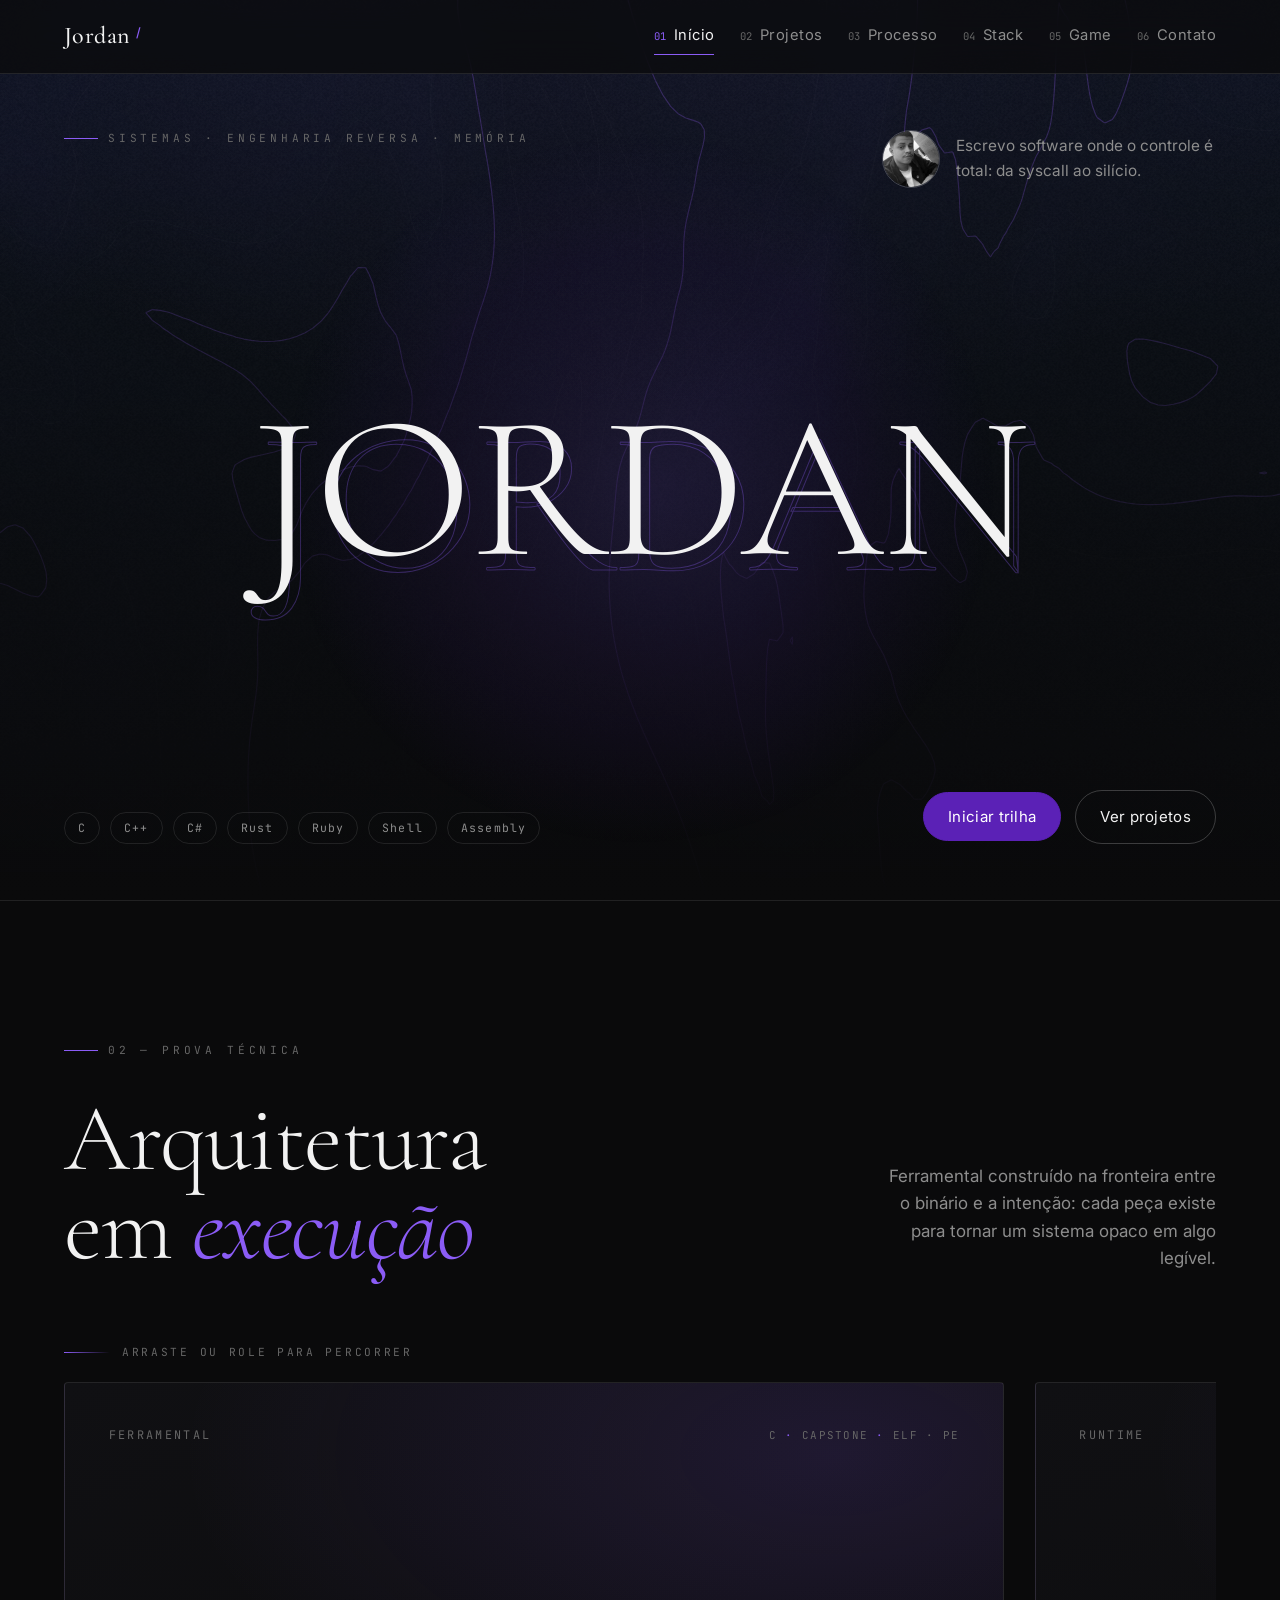
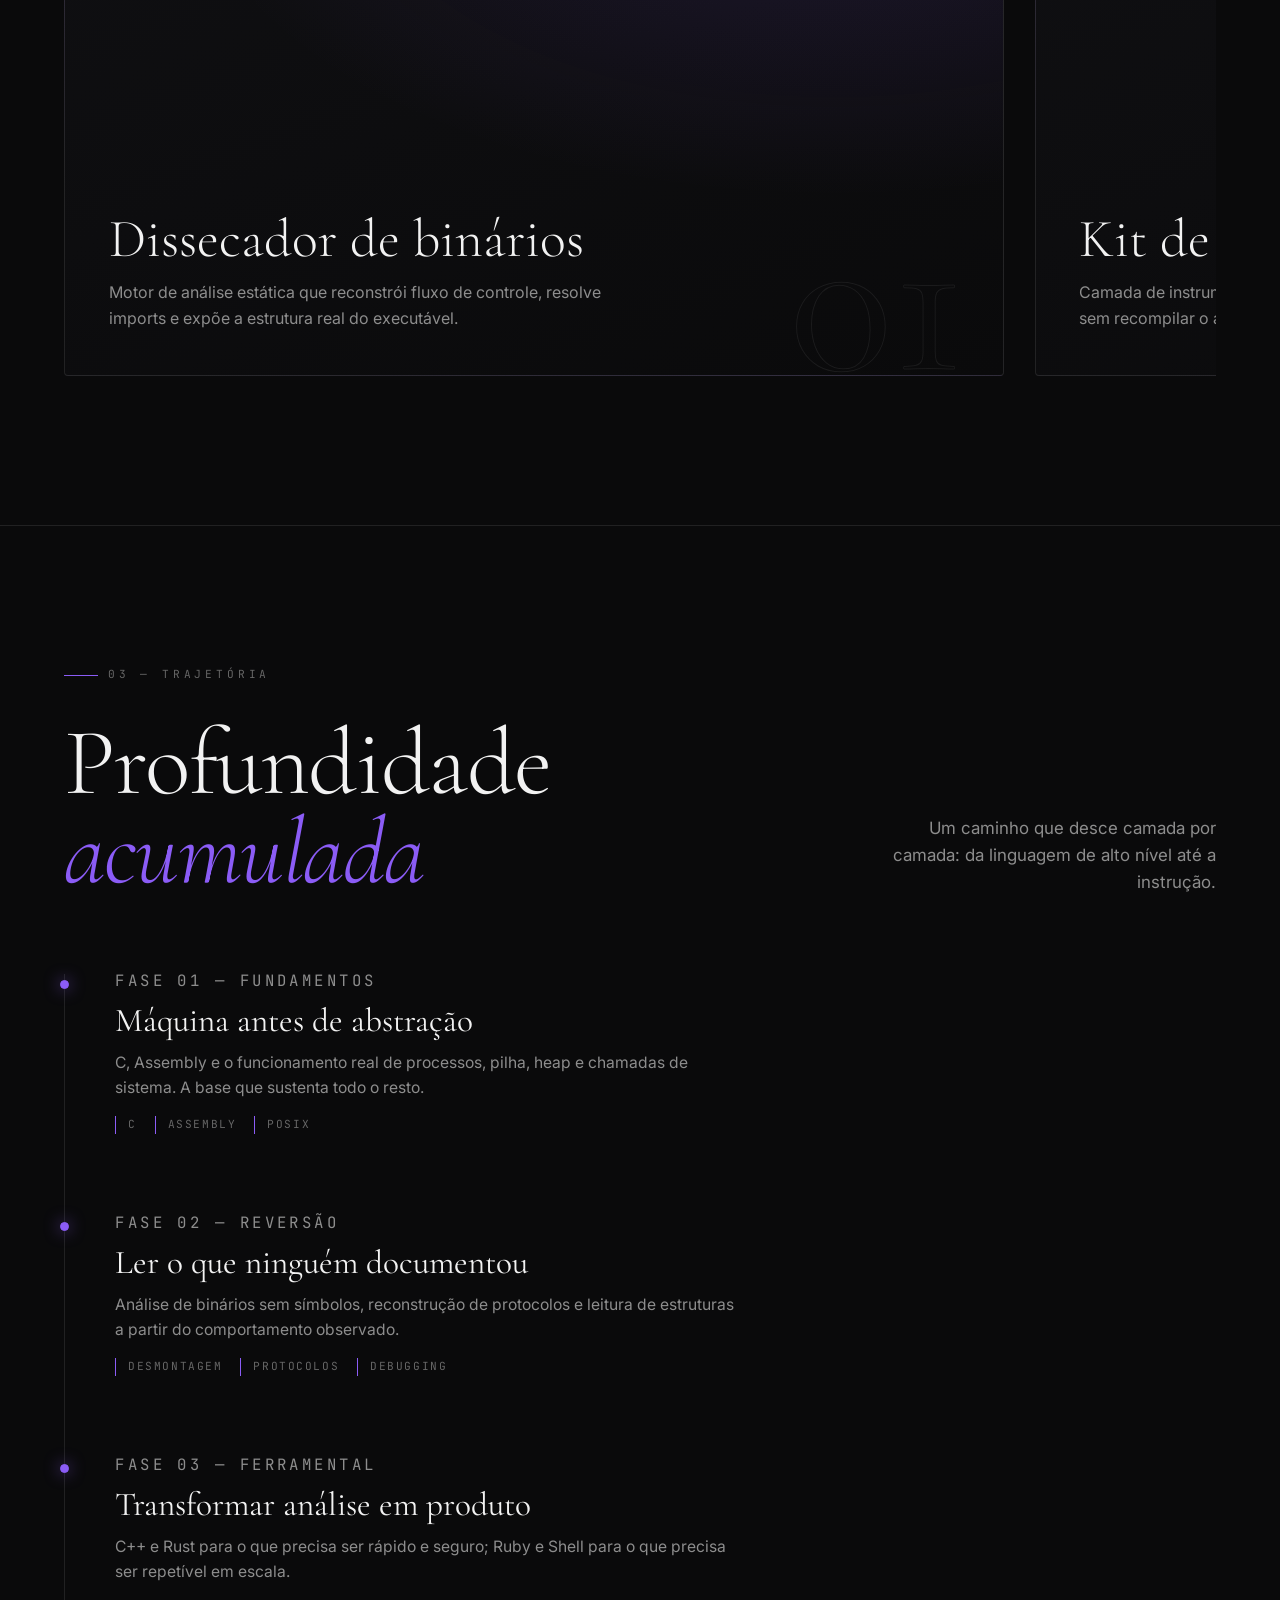
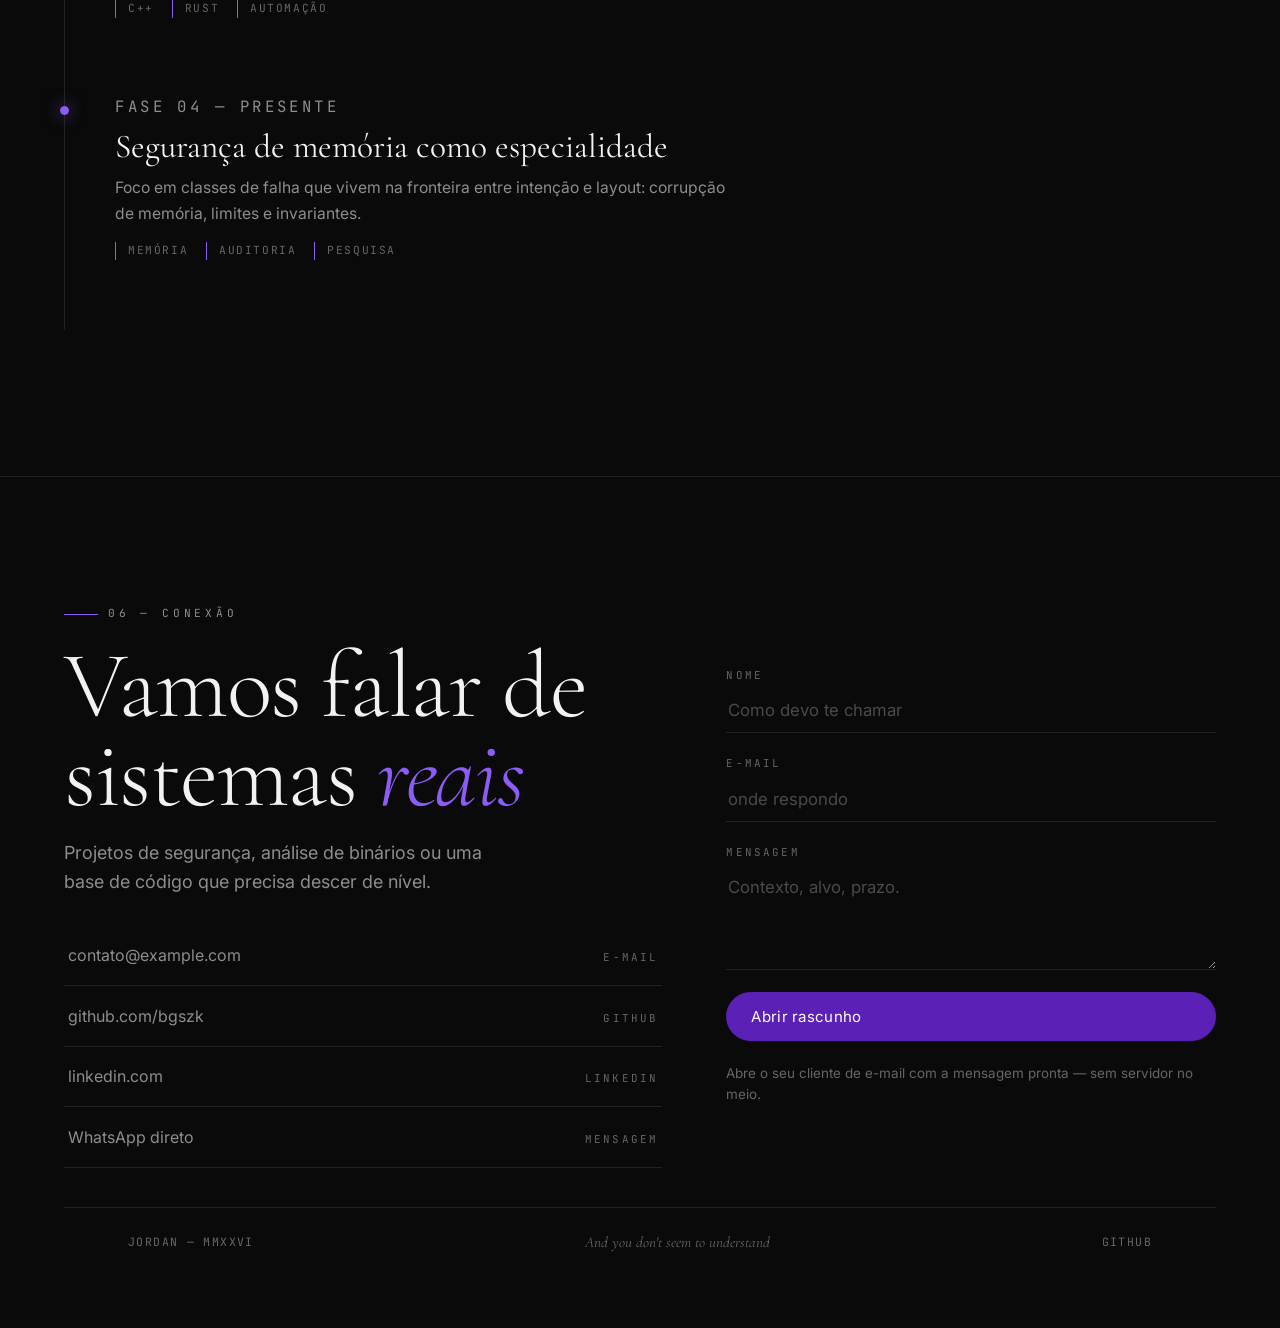
==== commit ef5954a9: "Simplificar hero, converter foto para avatar e corrigir erro de animação no fundo Co-authored-by: ba" ====
--- a/index.html
+++ b/index.html
@@ -34,31 +34,22 @@
       <section class="hero">
         <div class="hero-top">
           <p class="eyebrow">Sistemas · Engenharia reversa · Memória</p>
-          <p class="hero-role">
-            Escrevo software onde o controle é total: da syscall ao silício.
-          </p>
-        </div>
-
-        <div class="hero-stage">
-          <div class="hero-marquee" aria-hidden="true">
-            <div class="marquee-track">
-              <span>JORDAN</span><span>JORDAN</span><span>JORDAN</span><span>JORDAN</span>
-            </div>
-          </div>
-
-          <div class="hero-portrait">
+          <div class="hero-about">
             <img
+              class="hero-about-avatar"
               src="assets/retrato.jpg"
               alt="Retrato de Jordan"
-              width="900" height="1200"
+              width="160" height="160"
               onerror="this.onerror=null;this.src='assets/retrato-placeholder.svg';">
-          </div>
-
-          <div class="hero-marquee hero-marquee--front" aria-hidden="true">
-            <div class="marquee-track">
-              <span>JORDAN</span><span>JORDAN</span><span>JORDAN</span><span>JORDAN</span>
-            </div>
-          </div>
+            <p class="hero-role">
+              Escrevo software onde o controle é total: da syscall ao silício.
+            </p>
+          </div>
+        </div>
+
+        <div class="hero-stage" aria-hidden="true">
+          <span class="hero-name-echo">JORDAN</span>
+          <span class="hero-name">JORDAN</span>
         </div>
 
         <div class="hero-bottom">
--- a/style.css
+++ b/style.css
@@ -1,6 +1,6 @@
 /* ============================================================
    JORDAN — ARCHITECTURAL SOPHISTICATION
-   Obsidian & Silver Volt
+   Obsidian & Violet Volt
    ============================================================ */
 
 :root {
@@ -8,8 +8,9 @@
   --obsidian-2: #101013;
   --obsidian-3: #17171b;
   --alabaster: #f2f2f2;
-  --cobalt: #2e5bff;
-  --cobalt-dim: rgba(46, 91, 255, 0.16);
+  --accent: #8b5cf6;
+  --accent-deep: #5b21b6;
+  --accent-dim: rgba(139, 92, 246, 0.16);
   --slate: #666666;
   --slate-2: #8d8d8d;
   --line: rgba(242, 242, 242, 0.1);
@@ -64,12 +65,12 @@
 }
 
 ::selection {
-  background: var(--cobalt);
+  background: var(--accent-deep);
   color: #fff;
 }
 
 :focus-visible {
-  outline: 2px solid var(--cobalt);
+  outline: 2px solid var(--accent);
   outline-offset: 3px;
   border-radius: 2px;
 }
@@ -102,7 +103,7 @@
   z-index: 0;
   pointer-events: none;
   background:
-    radial-gradient(120% 90% at 50% -10%, rgba(46, 91, 255, 0.08), transparent 62%),
+    radial-gradient(120% 90% at 50% -10%, rgba(139, 92, 246, 0.08), transparent 62%),
     linear-gradient(180deg, rgba(10, 10, 11, 0.35) 0%, rgba(10, 10, 11, 0.82) 68%, var(--obsidian) 100%);
 }
 
@@ -143,7 +144,7 @@
 }
 
 .brand-mark {
-  color: var(--cobalt);
+  color: var(--accent);
   font-family: var(--sans);
   font-size: 0.8rem;
   transform: translateY(-6px);
@@ -181,12 +182,12 @@
 
 .tabs a:hover span,
 .tabs a.is-active span {
-  color: var(--cobalt);
+  color: var(--accent);
 }
 
 .tabs a.is-active {
   color: var(--alabaster);
-  border-bottom-color: var(--cobalt);
+  border-bottom-color: var(--accent);
 }
 
 /* ---------- typography ---------- */
@@ -206,7 +207,7 @@
   content: "";
   width: 34px;
   height: 1px;
-  background: var(--cobalt);
+  background: var(--accent);
 }
 
 .eyebrow--block {
@@ -224,7 +225,7 @@
 
 .display em {
   font-style: italic;
-  color: var(--cobalt);
+  color: var(--accent);
 }
 
 .lede {
@@ -301,8 +302,6 @@
 }
 
 .hero-role {
-  justify-self: end;
-  text-align: right;
   color: var(--slate-2);
   font-size: 0.96rem;
   max-width: 26ch;
@@ -315,87 +314,95 @@
   min-height: 46svh;
 }
 
-/* monumental name, split into a layer behind and a slice in front */
-.hero-marquee {
+/* soft violet bloom in the middle of the stage, so the name reads as a piece of
+   light instead of type floating in the dark */
+.hero-stage::before {
+  content: "";
   position: absolute;
-  left: calc(var(--gutter) * -1);
-  right: calc(var(--gutter) * -1);
-  top: 50%;
-  transform: translateY(-50%);
-  overflow: hidden;
+  width: min(720px, 74vw);
+  aspect-ratio: 1;
+  border-radius: 999px;
+  background: radial-gradient(
+    circle,
+    rgba(139, 92, 246, 0.14),
+    rgba(91, 33, 182, 0.07) 46%,
+    transparent 70%
+  );
   pointer-events: none;
-  z-index: 1;
-}
-
-.hero-marquee--front {
-  z-index: 3;
-  clip-path: inset(56% 0 0 0);
-}
-
-.marquee-track {
-  display: flex;
-  width: max-content;
-  gap: 0.22em;
-  animation: marquee 28s linear infinite;
-}
-
-.hero-marquee--front .marquee-track {
-  animation-duration: 28s;
-}
-
-.marquee-track span {
-  font-family: var(--serif);
-  font-size: clamp(4.6rem, 17vw, 15rem);
-  font-weight: 300;
-  line-height: 0.86;
-  letter-spacing: -0.02em;
-  white-space: nowrap;
-  color: transparent;
-  -webkit-text-stroke: 1px rgba(242, 242, 242, 0.3);
-}
-
-.hero-marquee--front .marquee-track span {
-  color: var(--alabaster);
-  -webkit-text-stroke: 0;
-}
-
-@keyframes marquee {
-  to {
-    transform: translateX(-50%);
-  }
-}
-
-.hero-portrait {
+  z-index: 0;
+}
+
+/* the name: one monumental line, with a faint outlined echo behind it for depth.
+   Nothing moves — the word has to stay legible at every width. */
+.hero-name {
   position: relative;
   z-index: 2;
-  width: clamp(240px, 32vw, 430px);
-  aspect-ratio: 3 / 4;
-  transition: transform 0.8s var(--ease), filter 0.8s var(--ease);
-}
-
-.hero-portrait::after {
-  content: "";
+  text-align: center;
+  font-family: var(--serif);
+  font-size: clamp(4rem, 16vw, 13rem);
+  font-weight: 300;
+  line-height: 0.9;
+  letter-spacing: -0.01em;
+  color: var(--alabaster);
+  animation: name-rise 1.1s var(--ease) both;
+}
+
+.hero-name-echo {
   position: absolute;
-  inset: auto 12% -6% 12%;
-  height: 34%;
-  background: radial-gradient(60% 100% at 50% 0%, rgba(46, 91, 255, 0.22), transparent 70%);
-  filter: blur(26px);
-  z-index: -1;
-}
-
-.hero-portrait img {
-  width: 100%;
-  height: 100%;
+  inset: 0;
+  z-index: 1;
+  display: grid;
+  place-items: center;
+  font-family: var(--serif);
+  font-size: clamp(4rem, 16vw, 13rem);
+  font-weight: 300;
+  line-height: 0.9;
+  letter-spacing: -0.01em;
+  color: transparent;
+  -webkit-text-stroke: 1px rgba(139, 92, 246, 0.32);
+  transform: translate(0.04em, 0.08em);
+  pointer-events: none;
+  animation: name-fade 1.6s var(--ease) 0.12s both;
+}
+
+@keyframes name-rise {
+  from {
+    opacity: 0;
+    transform: translateY(26px);
+  }
+  to {
+    opacity: 1;
+    transform: none;
+  }
+}
+
+@keyframes name-fade {
+  from {
+    opacity: 0;
+  }
+  to {
+    opacity: 1;
+  }
+}
+
+.hero-about {
+  display: flex;
+  align-items: center;
+  gap: 16px;
+  justify-self: end;
+}
+
+/* the portrait, reduced to a small avatar beside the intro line: neutral
+   grayscale only, no colour grade, so the photograph stays itself */
+.hero-about-avatar {
+  flex: 0 0 auto;
+  width: 58px;
+  height: 58px;
+  border-radius: 999px;
   object-fit: cover;
-  object-position: center 16%;
-  filter: grayscale(1) contrast(1.1);
-  -webkit-mask-image: radial-gradient(112% 96% at 50% 34%, #000 52%, rgba(0, 0, 0, 0.42) 76%, transparent 97%);
-  mask-image: radial-gradient(112% 96% at 50% 34%, #000 52%, rgba(0, 0, 0, 0.42) 76%, transparent 97%);
-}
-
-.hero-portrait:hover {
-  transform: scale(1.015);
-  filter: contrast(1.06);
+  object-position: center 26%;
+  border: 1px solid var(--line-strong);
+  filter: grayscale(1) contrast(1.05);
 }
 
 .hero-bottom {
@@ -424,7 +431,7 @@
 }
 
 .hero-stack span:hover {
-  border-color: var(--cobalt);
+  border-color: var(--accent);
   color: var(--alabaster);
 }
 
@@ -455,19 +462,19 @@
 }
 
 .btn:hover {
-  border-color: var(--cobalt);
+  border-color: var(--accent);
   transform: translateY(-2px);
 }
 
 .btn--primary {
-  background: var(--cobalt);
-  border-color: var(--cobalt);
+  background: var(--accent-deep);
+  border-color: var(--accent-deep);
   color: #fff;
 }
 
 .btn--primary:hover {
-  background: #1f49e0;
-  border-color: #1f49e0;
+  background: #4c1d95;
+  border-color: #4c1d95;
 }
 
 .btn--ghost {
@@ -505,7 +512,7 @@
   display: block;
   width: 46px;
   height: 1px;
-  background: linear-gradient(90deg, var(--cobalt), transparent);
+  background: linear-gradient(90deg, var(--accent), transparent);
 }
 
 .matrix-track {
@@ -540,7 +547,7 @@
   overflow: hidden;
   scroll-snap-align: center;
   background:
-    radial-gradient(120% 100% at 82% 12%, rgba(46, 91, 255, 0.14), transparent 58%),
+    radial-gradient(120% 100% at 82% 12%, rgba(139, 92, 246, 0.14), transparent 58%),
     linear-gradient(160deg, var(--obsidian-2), var(--obsidian));
   transition: border-color 0.5s var(--ease), transform 0.6s var(--ease);
 }
@@ -586,7 +593,7 @@
 
 .case-tags span + span::before {
   content: "· ";
-  color: var(--cobalt);
+  color: var(--accent);
 }
 
 .case-body {
@@ -638,7 +645,7 @@
   font-size: 0.66rem;
   letter-spacing: 0.2em;
   text-transform: uppercase;
-  color: var(--cobalt);
+  color: var(--accent);
   margin-bottom: 6px;
 }
 
@@ -660,7 +667,7 @@
   width: 108px;
   height: 108px;
   border-radius: 999px;
-  background: var(--cobalt);
+  background: var(--accent-deep);
   color: #fff;
   font-family: var(--mono);
   font-size: 0.68rem;
@@ -702,8 +709,8 @@
 
 .timeline-progress {
   height: 0;
-  background: linear-gradient(180deg, var(--cobalt), rgba(46, 91, 255, 0.15));
-  box-shadow: 0 0 18px rgba(46, 91, 255, 0.55);
+  background: linear-gradient(180deg, var(--accent), rgba(139, 92, 246, 0.15));
+  box-shadow: 0 0 18px rgba(139, 92, 246, 0.55);
   transition: height 0.15s linear;
 }
 
@@ -730,9 +737,9 @@
 }
 
 .tl-item.is-in::before {
-  background: var(--cobalt);
-  border-color: var(--cobalt);
-  box-shadow: 0 0 16px rgba(46, 91, 255, 0.7);
+  background: var(--accent);
+  border-color: var(--accent);
+  box-shadow: 0 0 16px rgba(139, 92, 246, 0.7);
 }
 
 .tl-when {
@@ -772,7 +779,7 @@
   text-transform: uppercase;
   color: var(--slate);
   padding-left: 12px;
-  border-left: 1px solid var(--cobalt);
+  border-left: 1px solid var(--accent);
 }
 
 /* ============================================================
@@ -814,11 +821,11 @@
 
 .archive-card:hover {
   transform: translateY(-6px);
-  border-color: var(--cobalt);
+  border-color: var(--accent);
 }
 
 .archive-card .mono-label {
-  color: var(--cobalt);
+  color: var(--accent);
 }
 
 .archive-card h3 {
@@ -853,7 +860,7 @@
 
 .archive-card li + li::before {
   content: "· ";
-  color: var(--cobalt);
+  color: var(--accent);
 }
 
 /* ---------- capability columns ---------- */
@@ -870,7 +877,7 @@
 }
 
 .pillar .mono-label {
-  color: var(--cobalt);
+  color: var(--accent);
   display: block;
   margin-bottom: 14px;
 }
@@ -939,7 +946,7 @@
 
 .magnetic:hover {
   color: var(--alabaster);
-  border-color: var(--cobalt);
+  border-color: var(--accent);
 }
 
 .magnetic b {
@@ -994,11 +1001,11 @@
 .field input:focus,
 .field textarea:focus {
   outline: none;
-  border-bottom-color: var(--cobalt);
+  border-bottom-color: var(--accent);
 }
 
 .field:focus-within label {
-  color: var(--cobalt);
+  color: var(--accent);
 }
 
 .form-note {
@@ -1026,7 +1033,7 @@
 }
 
 .site-foot a:hover {
-  color: var(--cobalt);
+  color: var(--accent);
 }
 
 .foot-quote {
@@ -1126,8 +1133,8 @@
 
 .copyBtn:hover {
   color: #fff;
-  border-color: var(--cobalt);
-  background: var(--cobalt-dim);
+  border-color: var(--accent);
+  background: var(--accent-dim);
 }
 
 /* ============================================================
@@ -1168,9 +1175,8 @@
     grid-template-columns: 1fr;
   }
 
-  .hero-role {
+  .hero-about {
     justify-self: start;
-    text-align: left;
   }
 
   .hero-bottom {
@@ -1208,8 +1214,18 @@
     min-height: 60vh;
   }
 
-  .marquee-track span {
-    font-size: clamp(3.6rem, 22vw, 6rem);
+  .hero-name,
+  .hero-name-echo {
+    font-size: clamp(3.2rem, 19vw, 6rem);
+  }
+
+  .hero-about {
+    gap: 12px;
+  }
+
+  .hero-about-avatar {
+    width: 46px;
+    height: 46px;
   }
 
   .cursor-badge {
@@ -1229,17 +1245,13 @@
     scroll-behavior: auto;
   }
 
-  .marquee-track,
-  .hero-portrait,
+  .hero-name,
+  .hero-name-echo,
   .case-card,
   .archive-card,
   .magnetic {
     animation: none !important;
     transition: none !important;
-  }
-
-  .marquee-track {
-    transform: none;
   }
 
   [data-reveal] {
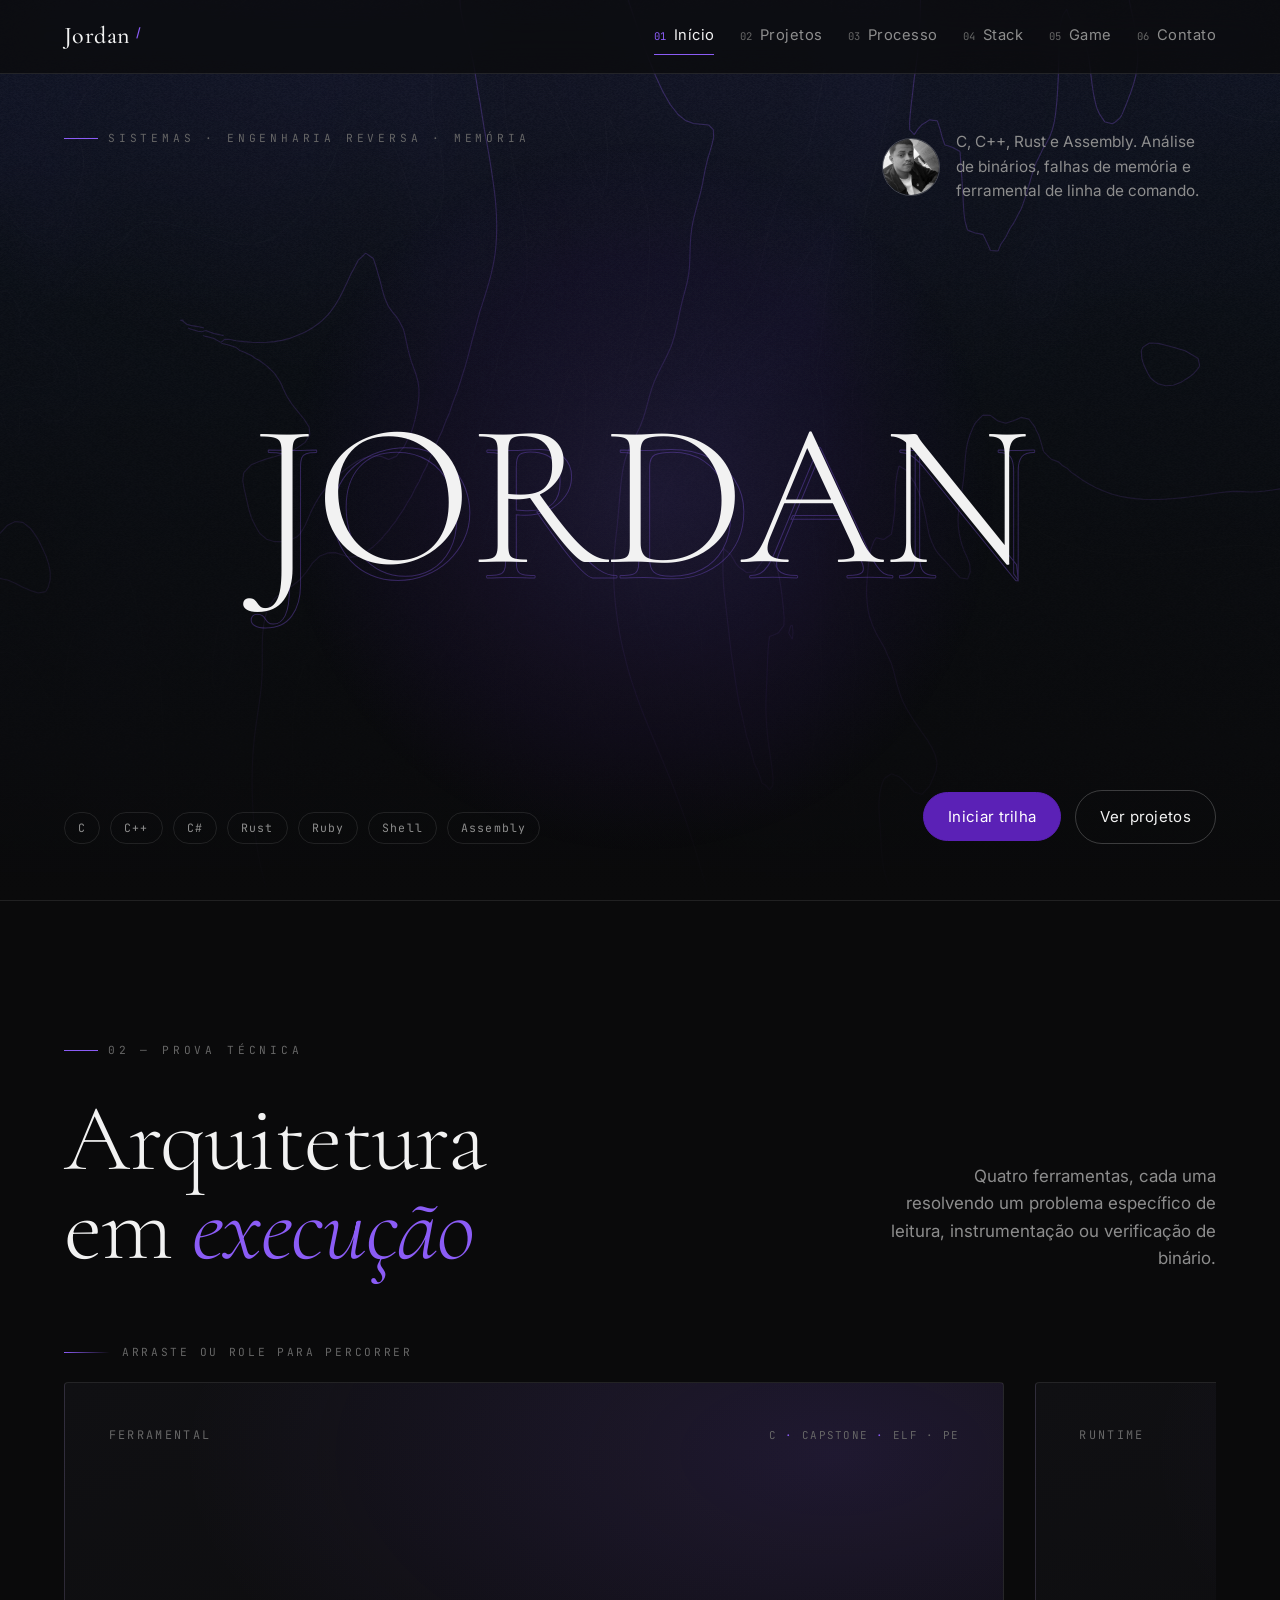
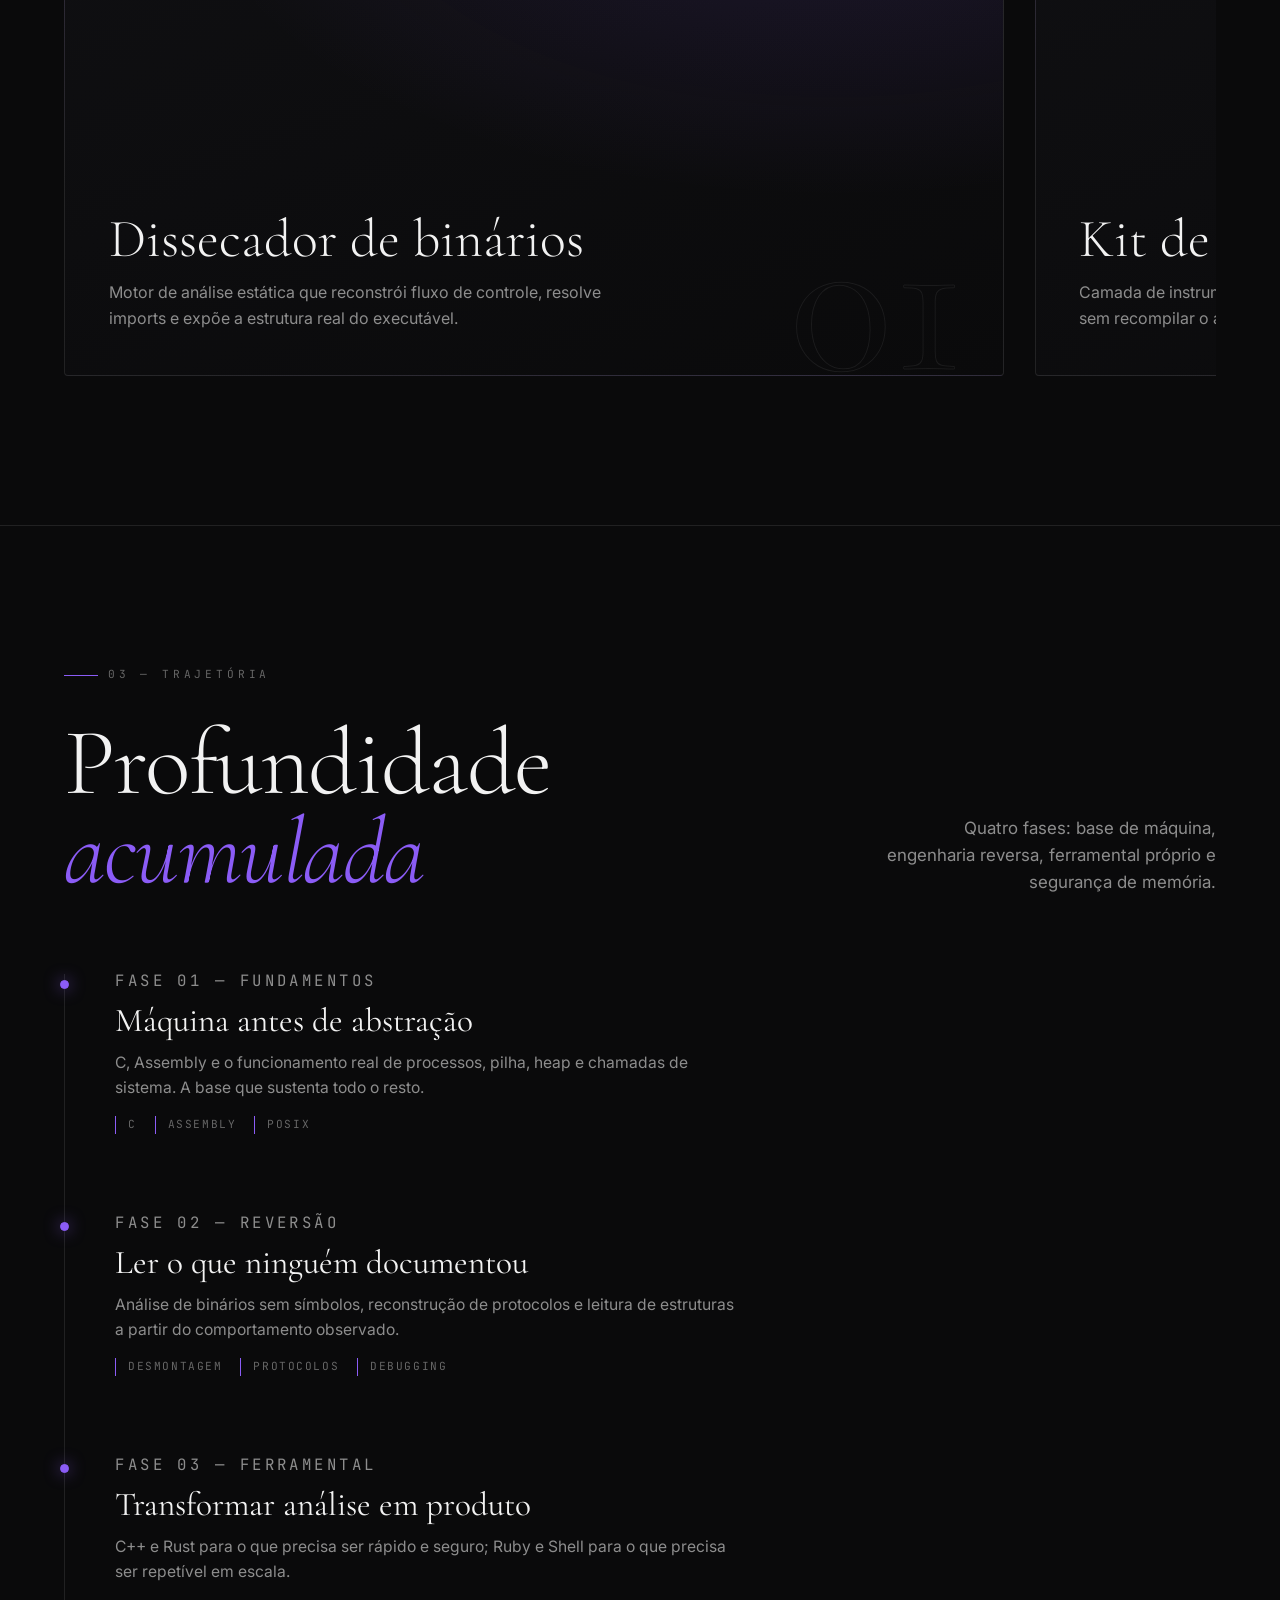
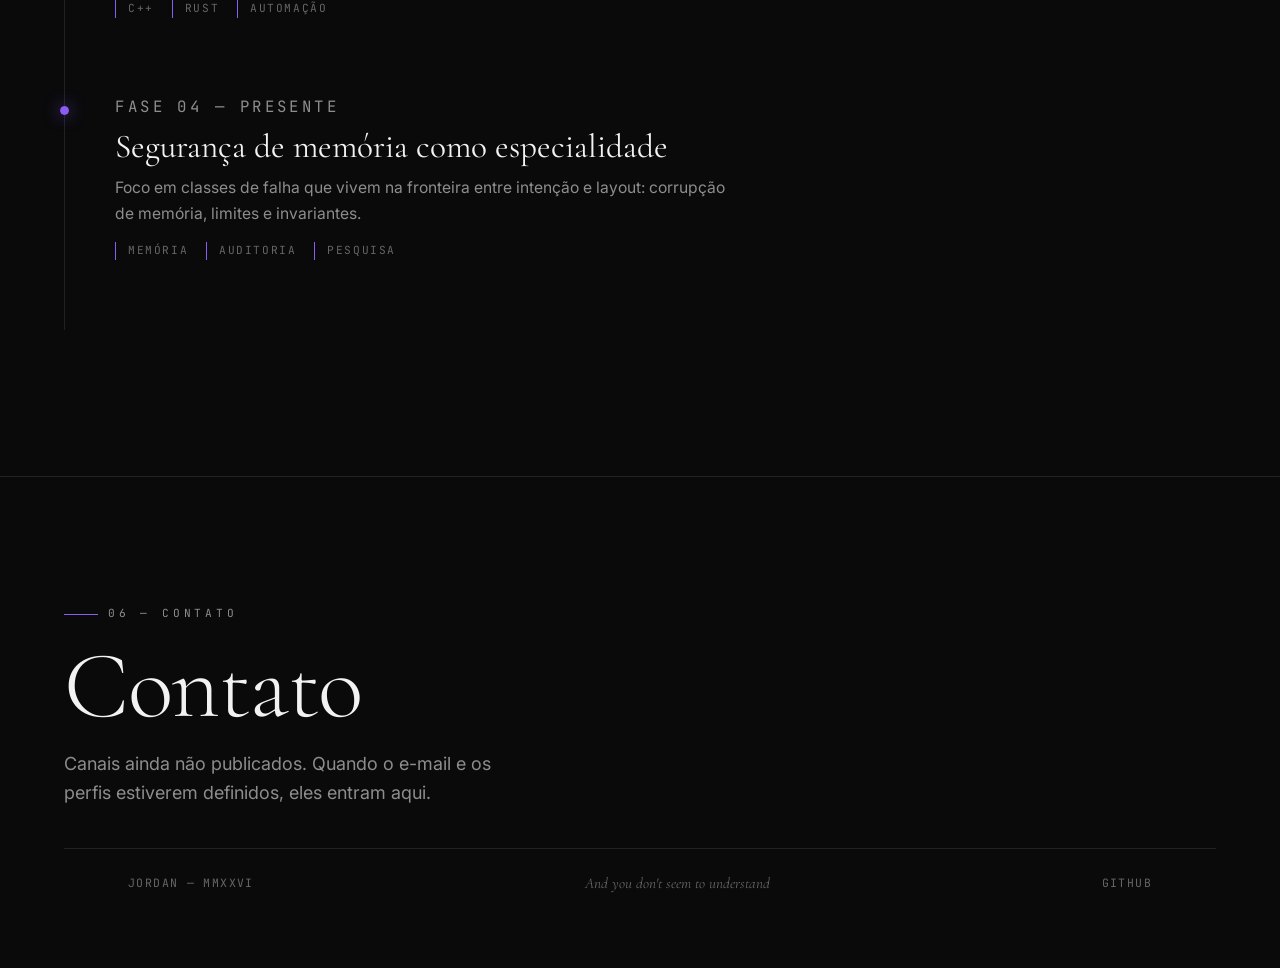
==== commit bc646a16: "Adicionar ferramentas de análise de binários e atualizar textos e contatos Co-authored-by: base44-bu" ====
--- a/index.html
+++ b/index.html
@@ -38,11 +38,12 @@
             <img
               class="hero-about-avatar"
               src="assets/retrato.jpg"
-              alt="Retrato de Jordan"
+              alt=""
               width="160" height="160"
               onerror="this.onerror=null;this.src='assets/retrato-placeholder.svg';">
             <p class="hero-role">
-              Escrevo software onde o controle é total: da syscall ao silício.
+              C, C++, Rust e Assembly. Análise de binários, falhas de memória e
+              ferramental de linha de comando.
             </p>
           </div>
         </div>
@@ -76,8 +77,8 @@
           <p class="eyebrow">02 — Prova técnica</p>
           <h2 class="display" data-reveal>Arquitetura<br>em <em>execução</em></h2>
           <p class="lede" data-reveal>
-            Ferramental construído na fronteira entre o binário e a intenção:
-            cada peça existe para tornar um sistema opaco em algo legível.
+            Quatro ferramentas, cada uma resolvendo um problema específico de
+            leitura, instrumentação ou verificação de binário.
           </p>
         </div>
 
@@ -164,7 +165,8 @@
           <p class="eyebrow">03 — Trajetória</p>
           <h2 class="display" data-reveal>Profundidade<br><em>acumulada</em></h2>
           <p class="lede" data-reveal>
-            Um caminho que desce camada por camada: da linguagem de alto nível até a instrução.
+            Quatro fases: base de máquina, engenharia reversa, ferramental próprio
+            e segurança de memória.
           </p>
         </div>
 
@@ -200,48 +202,16 @@
       </section>
 
       <!-- ============ CONTACT TERMINAL ============ -->
-      <section class="terminal" id="contato">
-        <div class="terminal-inner">
+      <section class="terminal terminal--compact" id="contato">
+        <div class="terminal-inner terminal-inner--single">
           <div class="terminal-left">
-            <p class="eyebrow eyebrow--block">06 — Conexão</p>
-            <h2 class="display" data-reveal>Vamos falar de<br>sistemas <em>reais</em></h2>
+            <p class="eyebrow eyebrow--block">06 — Contato</p>
+            <h2 class="display" data-reveal>Contato</h2>
             <p data-reveal>
-              Projetos de segurança, análise de binários ou uma base de código que
-              precisa descer de nível.
+              Canais ainda não publicados. Quando o e-mail e os perfis estiverem
+              definidos, eles entram aqui.
             </p>
-
-            <div class="magnetic-list">
-              <a class="magnetic" data-magnetic href="mailto:contato@example.com">
-                contato@example.com <b>E-mail</b>
-              </a>
-              <a class="magnetic" data-magnetic href="https://github.com/bgszk" target="_blank" rel="noopener noreferrer">
-                github.com/bgszk <b>GitHub</b>
-              </a>
-              <a class="magnetic" data-magnetic href="https://www.linkedin.com/" target="_blank" rel="noopener noreferrer">
-                linkedin.com <b>LinkedIn</b>
-              </a>
-              <a class="magnetic" data-magnetic href="https://wa.me/" target="_blank" rel="noopener noreferrer">
-                WhatsApp direto <b>Mensagem</b>
-              </a>
-            </div>
-          </div>
-
-          <form class="contact-form" data-mailto="contato@example.com">
-            <div class="field">
-              <label for="c-name">Nome</label>
-              <input id="c-name" name="name" type="text" placeholder="Como devo te chamar" autocomplete="name" required>
-            </div>
-            <div class="field">
-              <label for="c-email">E-mail</label>
-              <input id="c-email" name="email" type="email" placeholder="onde respondo" autocomplete="email" required>
-            </div>
-            <div class="field">
-              <label for="c-message">Mensagem</label>
-              <textarea id="c-message" name="message" rows="4" placeholder="Contexto, alvo, prazo." required></textarea>
-            </div>
-            <button class="btn btn--primary" type="submit">Abrir rascunho</button>
-            <p class="form-note">Abre o seu cliente de e-mail com a mensagem pronta — sem servidor no meio.</p>
-          </form>
+          </div>
         </div>
 
         <footer class="site-foot">
--- a/style.css
+++ b/style.css
@@ -915,6 +915,16 @@
   align-items: center;
 }
 
+/* variante sem lista de canais nem formulário: usada enquanto não existem
+   canais de contato públicos */
+.terminal-inner--single {
+  grid-template-columns: minmax(0, 1fr);
+}
+
+.terminal--compact {
+  min-height: auto;
+}
+
 .terminal-left h2 {
   margin-bottom: 20px;
 }
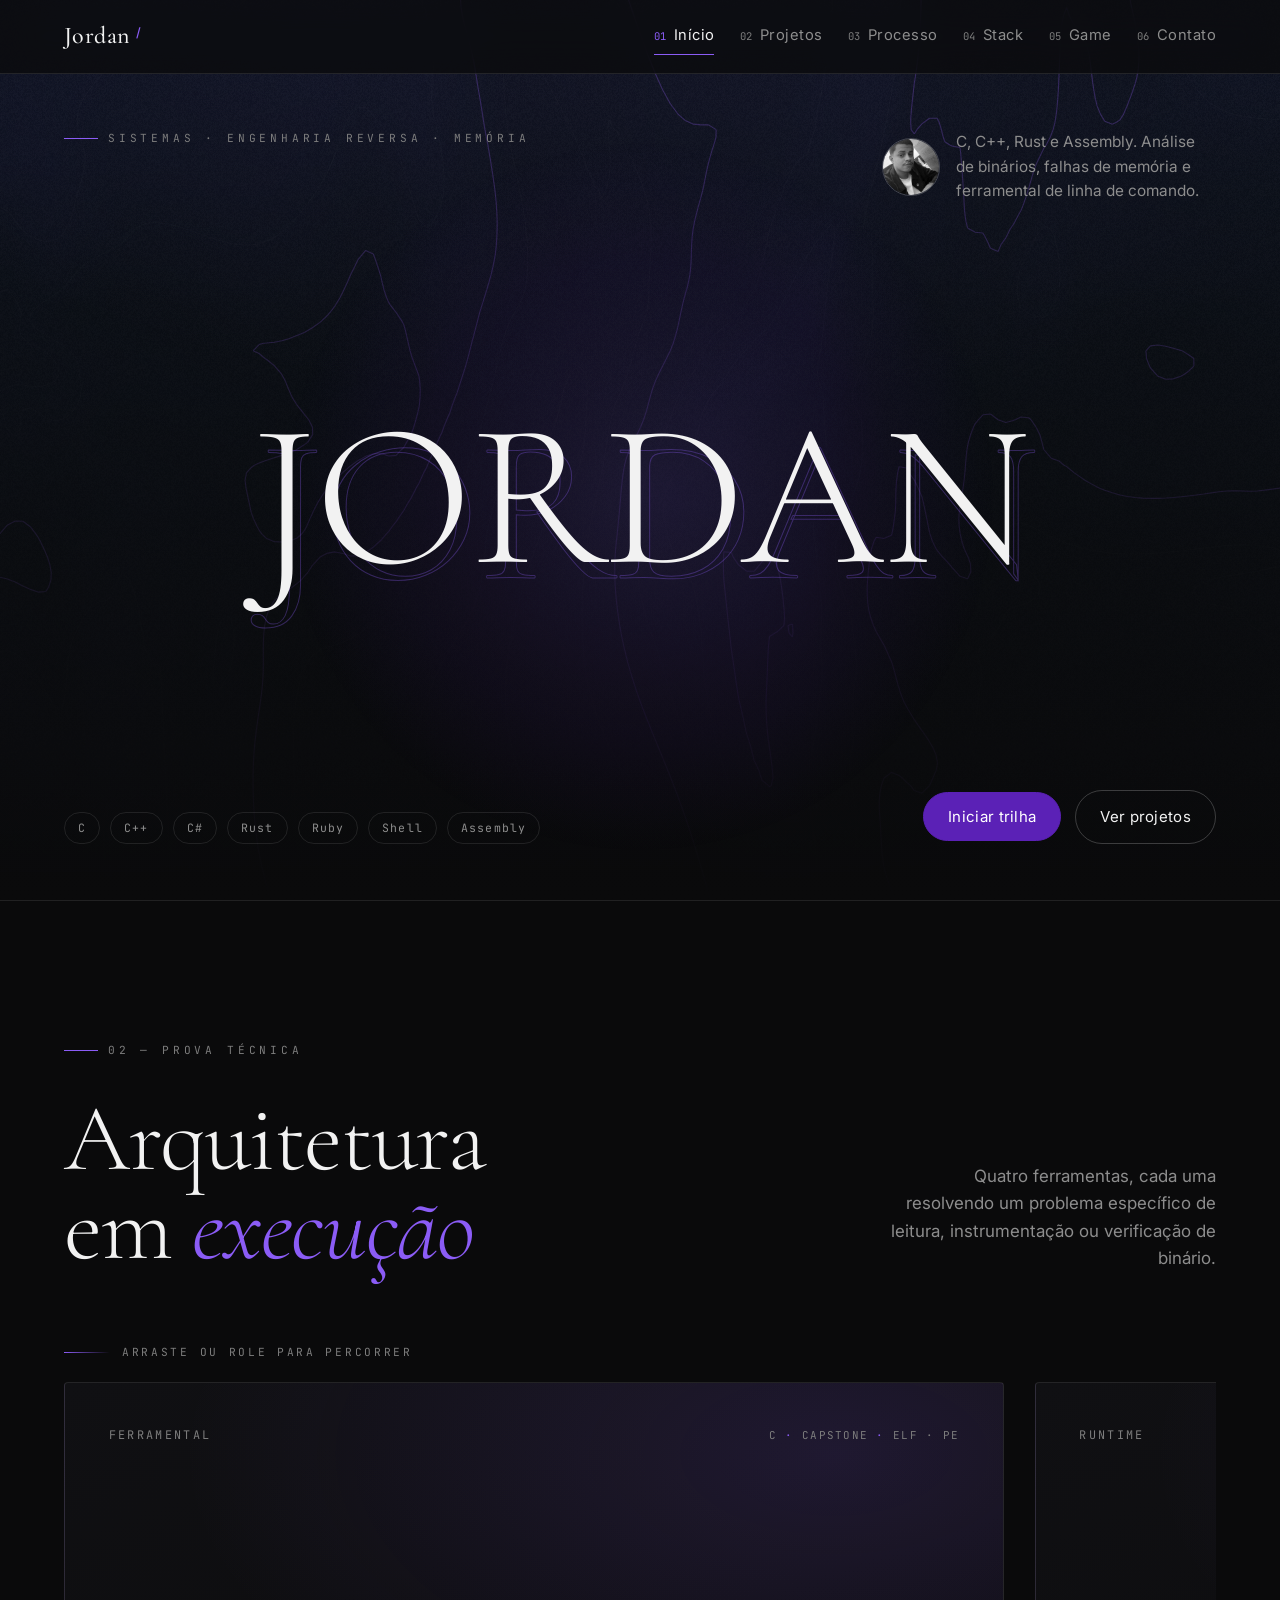
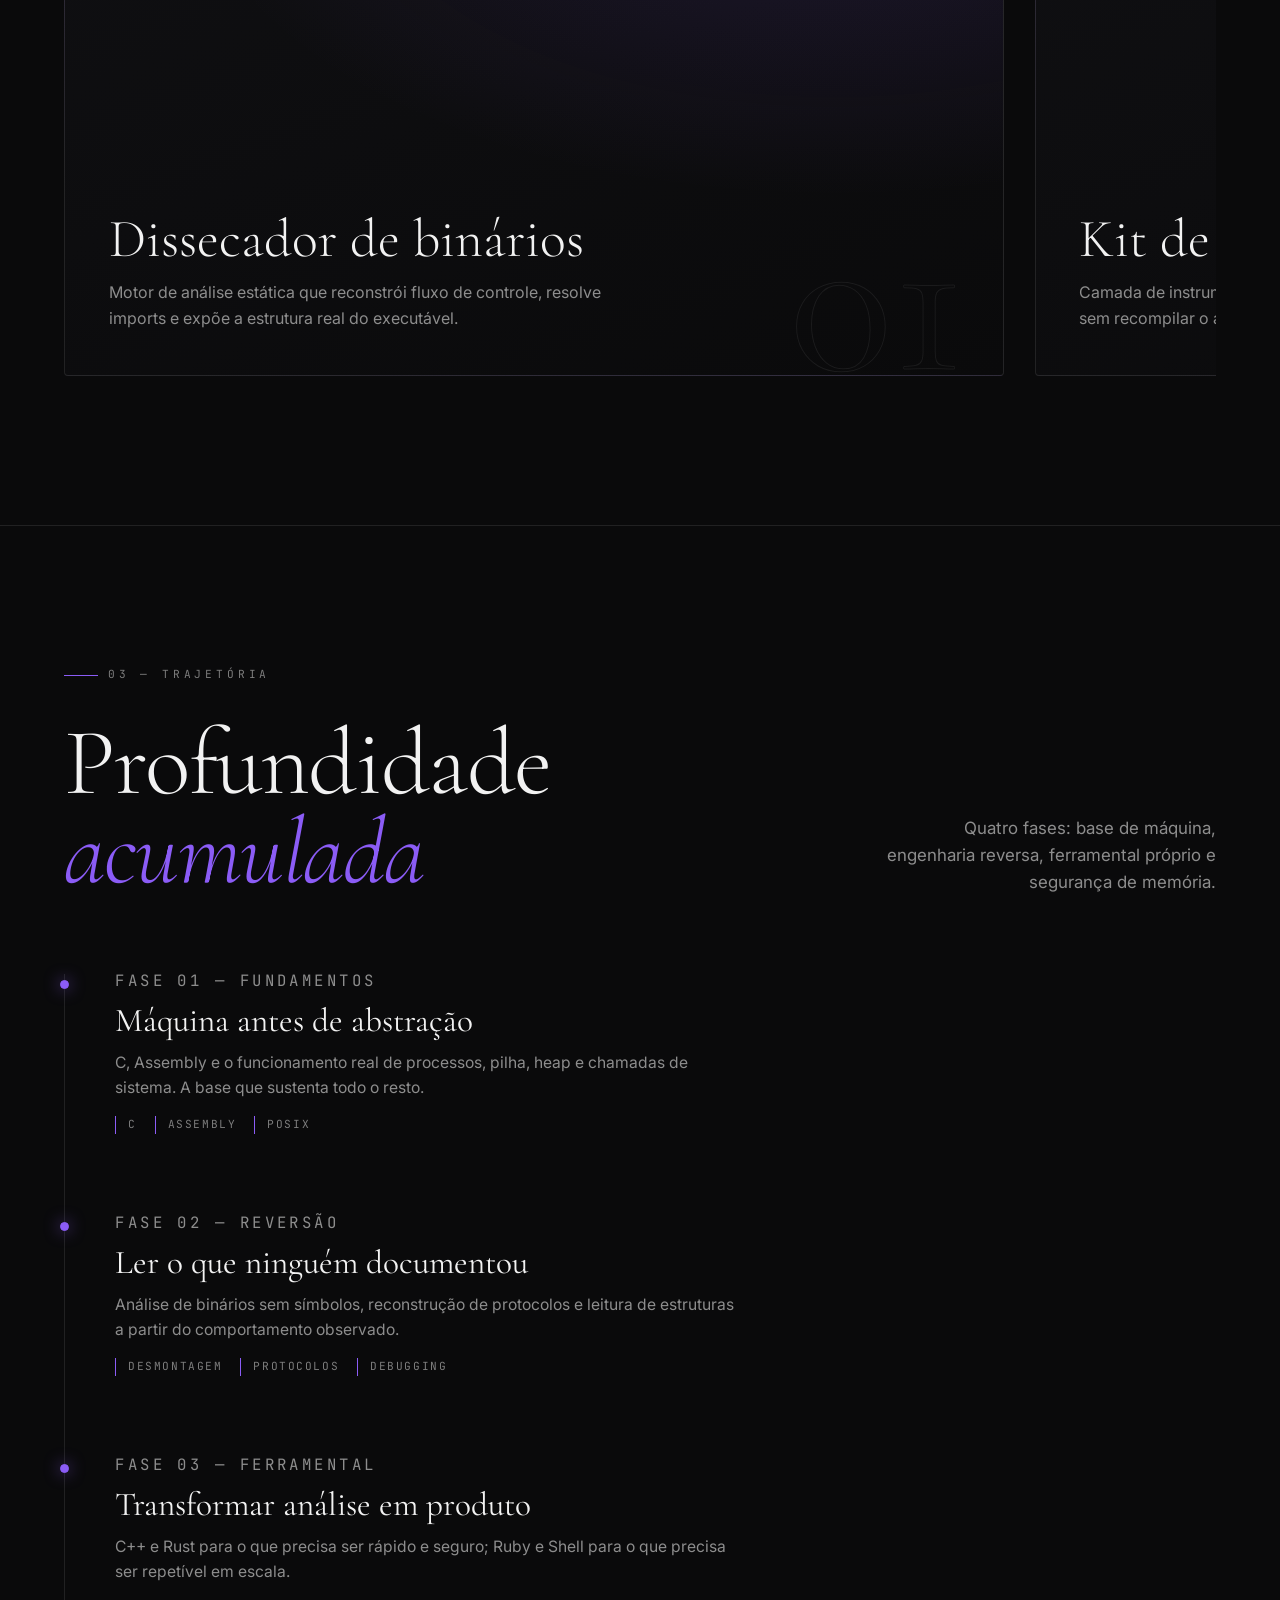
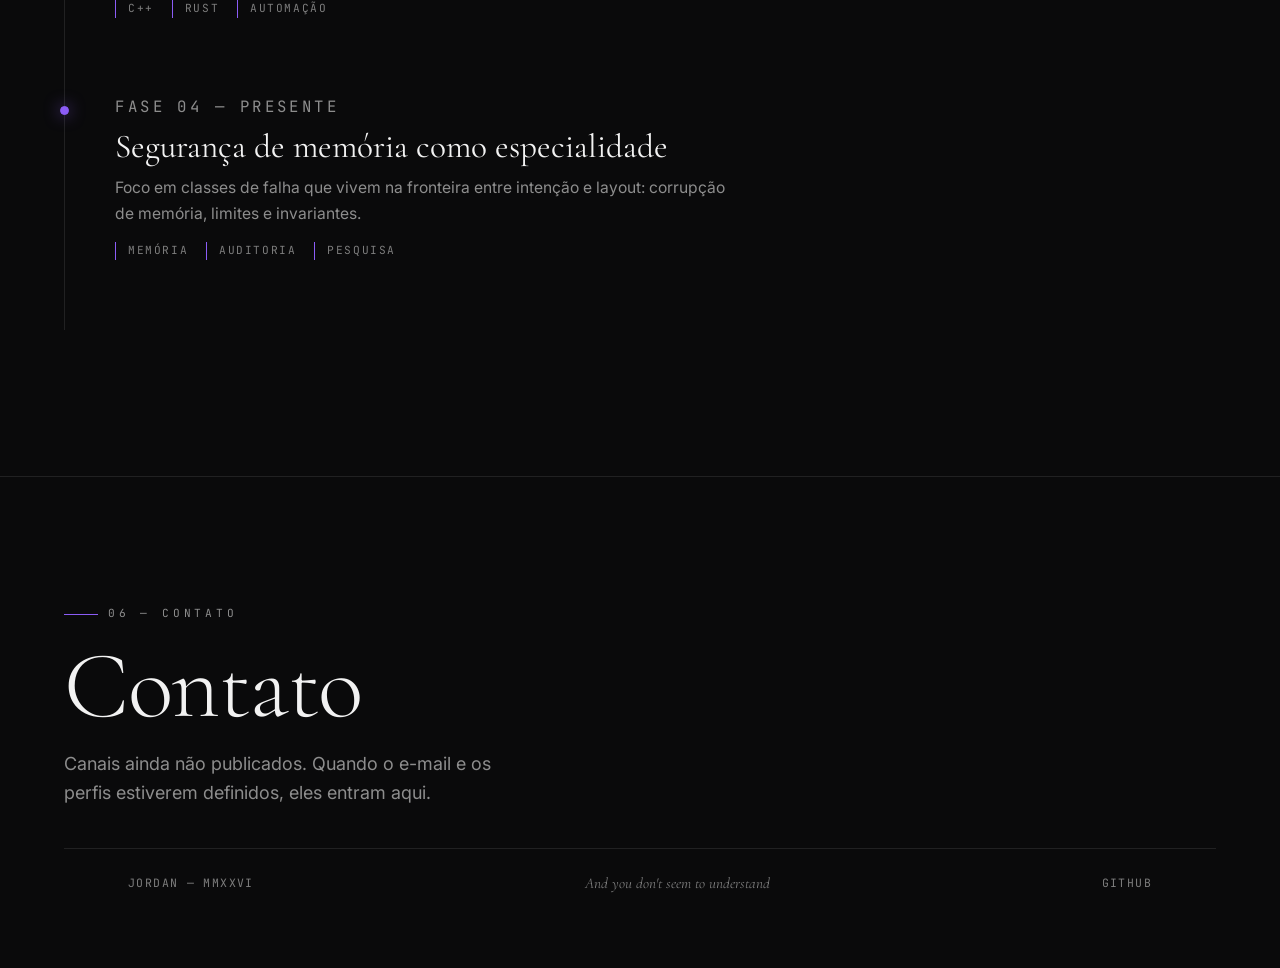
==== commit 4436015d: "Implementar mapa de entropia, ajustar contraste de cores e fixar âncoras de navegação Co-authored-by" ====
--- a/index.html
+++ b/index.html
@@ -5,6 +5,7 @@
   <meta name="viewport" content="width=device-width, initial-scale=1.0">
   <title>Jordan — Sistemas de Baixo Nível &amp; Engenharia Reversa</title>
   <meta name="description" content="Portfólio de Jordan: sistemas de baixo nível, engenharia reversa, segurança de memória e ferramental em C, C++, Rust, Ruby e Assembly.">
+  <link rel="icon" href="assets/favicon.svg" type="image/svg+xml">
   <link rel="preconnect" href="https://fonts.googleapis.com">
   <link rel="preconnect" href="https://fonts.gstatic.com" crossorigin>
   <link href="https://fonts.googleapis.com/css2?family=Cormorant+Garamond:ital,wght@0,300;0,400;0,500;1,300;1,400&family=Inter:wght@300;400;500&family=JetBrains+Mono:wght@400;500&display=swap" rel="stylesheet">
--- a/style.css
+++ b/style.css
@@ -11,7 +11,7 @@
   --accent: #8b5cf6;
   --accent-deep: #5b21b6;
   --accent-dim: rgba(139, 92, 246, 0.16);
-  --slate: #666666;
+  --slate: #7d7d7d; /* rótulos pequenos: #666 dava 3,4:1 e reprovava em AA */
   --slate-2: #8d8d8d;
   --line: rgba(242, 242, 242, 0.1);
   --line-strong: rgba(242, 242, 242, 0.22);
@@ -115,6 +115,20 @@
   min-height: 100svh;
 }
 
+/* a short page (contato, with no channel list and no form) still has to end at
+   the bottom of the viewport. A flex column never stretches its children on its
+   own, so the contact section kept its content height and the footer floated
+   above a band of empty background. */
+.site-shell > main {
+  flex: 1 0 auto;
+  display: flex;
+  flex-direction: column;
+}
+
+.site-shell > main > .terminal {
+  flex: 1 0 auto;
+}
+
 /* ---------- top bar ---------- */
 
 .topbar {
@@ -248,6 +262,15 @@
   position: relative;
   padding: clamp(72px, 11vw, 156px) var(--gutter);
   border-top: 1px solid var(--line);
+}
+
+/* as âncoras (#projetos, #contato, #lab-headers…) precisam parar abaixo da
+   barra fixa, senão o alvo do salto fica escondido atrás dela */
+.section,
+.terminal,
+.lab-tool,
+.archive-card {
+  scroll-margin-top: calc(var(--nav-h) + 16px);
 }
 
 .section-head {
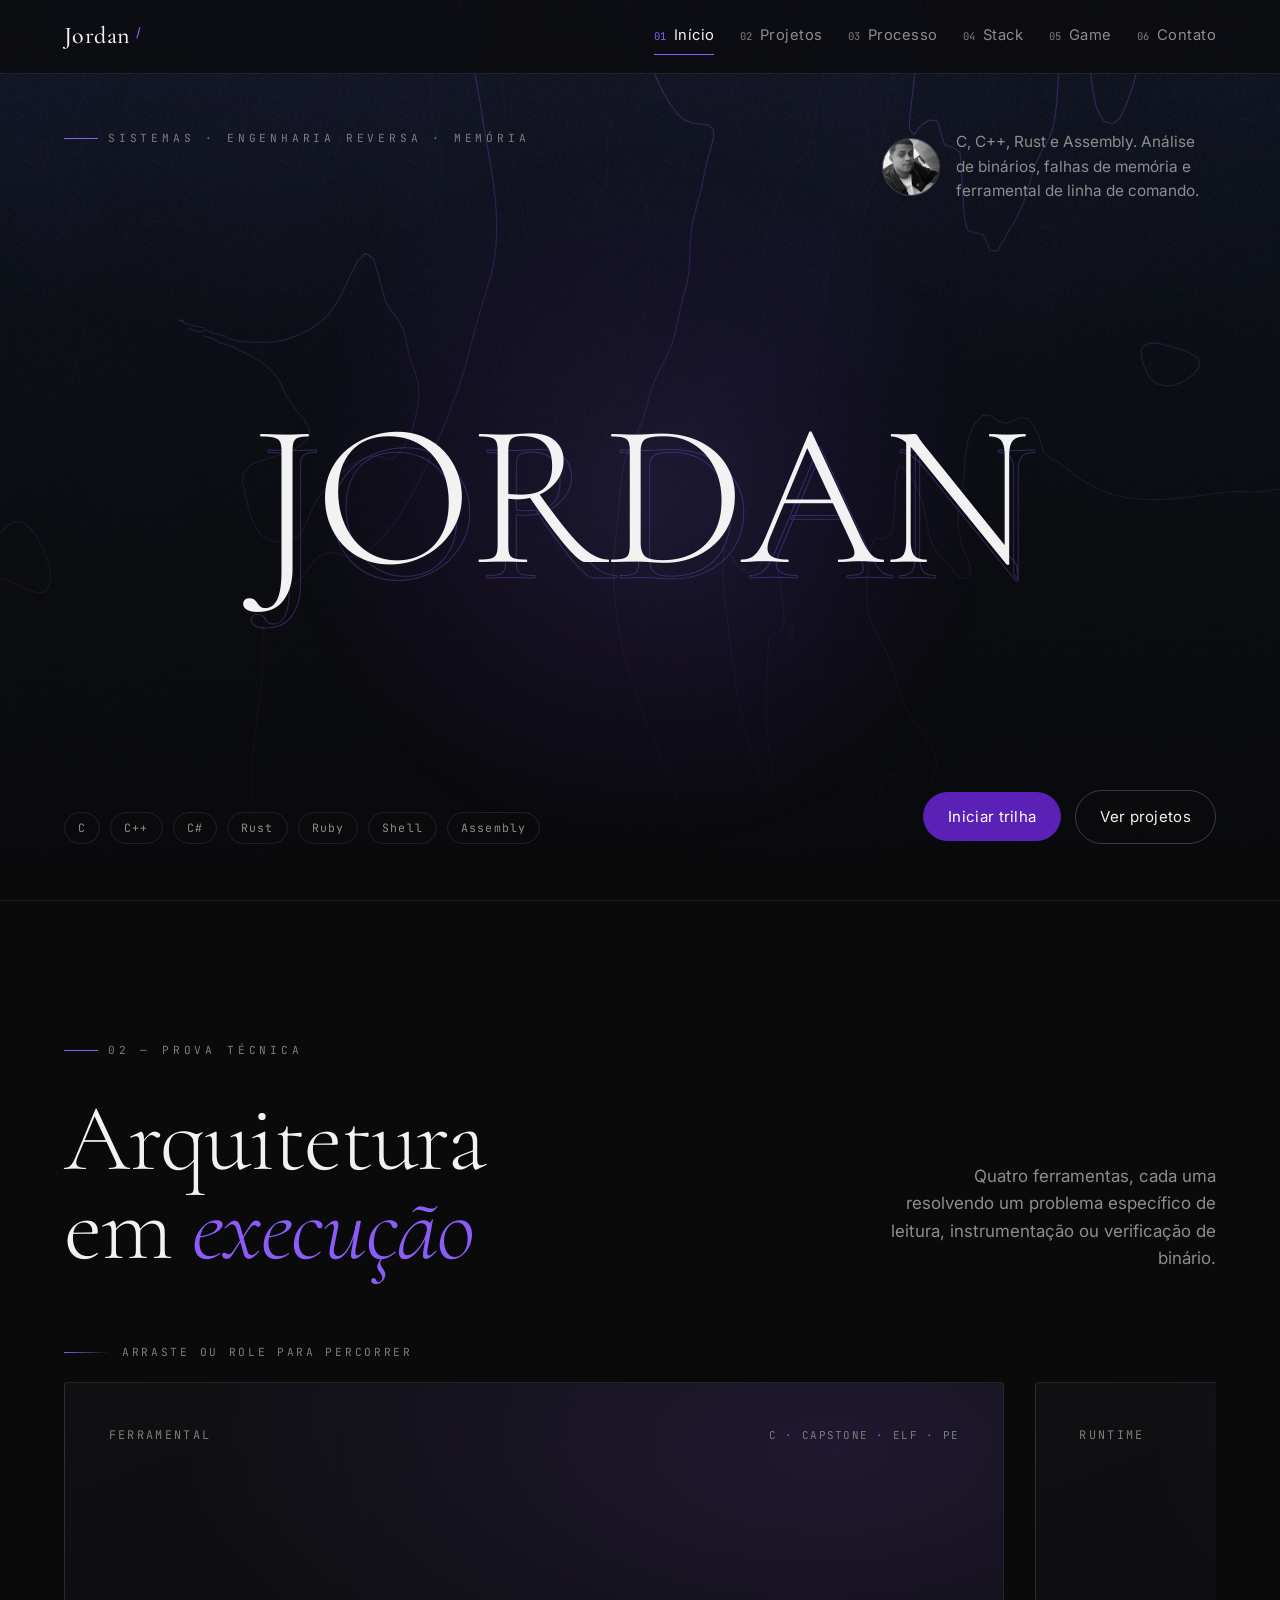
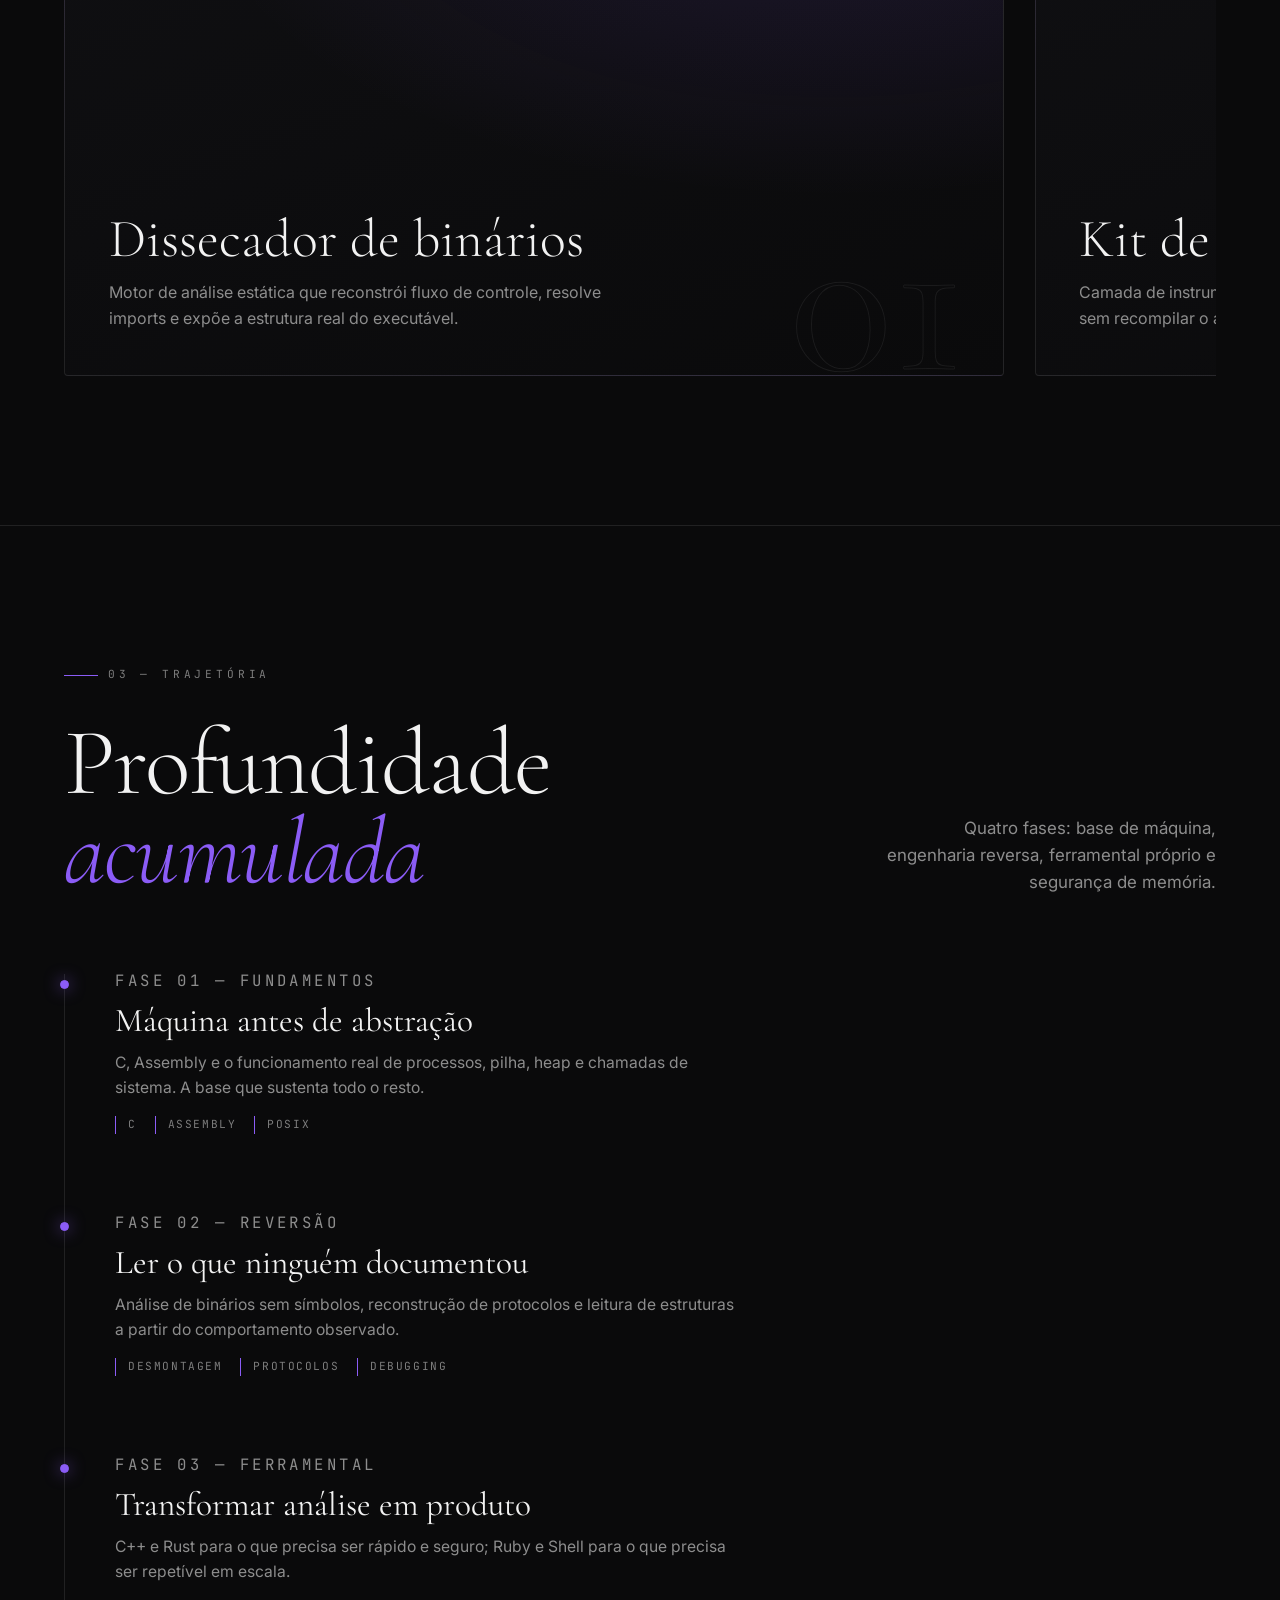
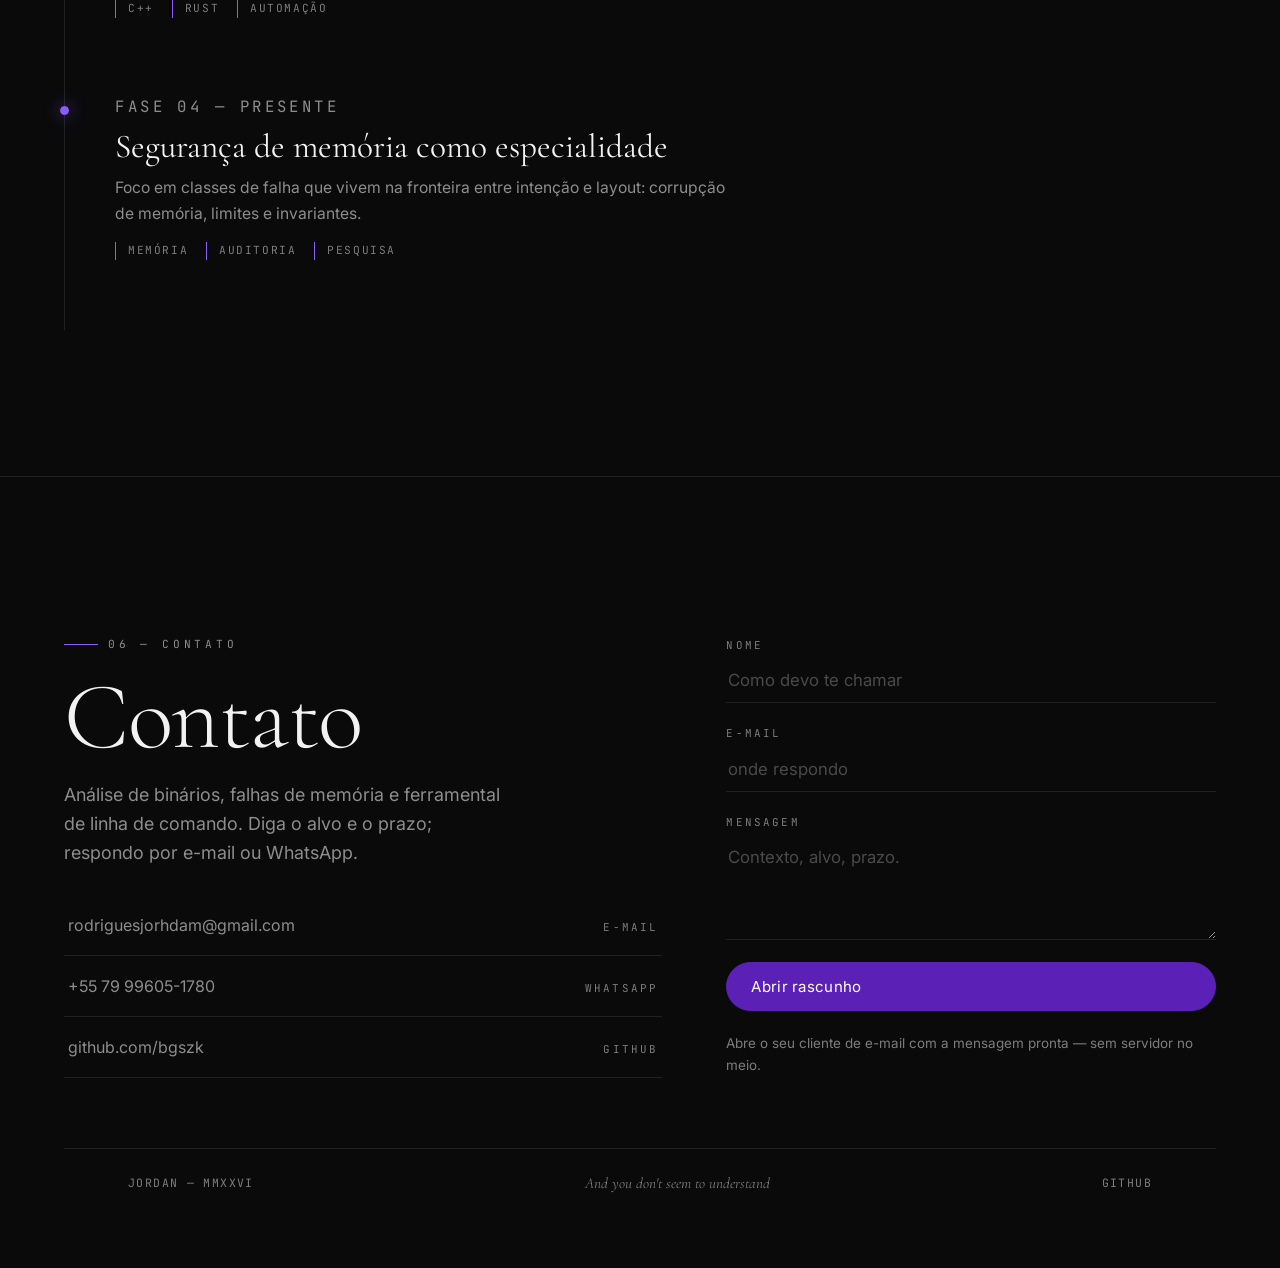
==== commit fb18b98e: "File changes Co-authored-by: base44-builder[bot] <245833847+base44-builder[bot]@users.noreply.github" ====
--- a/index.html
+++ b/index.html
@@ -203,16 +203,45 @@
       </section>
 
       <!-- ============ CONTACT TERMINAL ============ -->
-      <section class="terminal terminal--compact" id="contato">
-        <div class="terminal-inner terminal-inner--single">
+      <section class="terminal" id="contato">
+        <div class="terminal-inner">
           <div class="terminal-left">
             <p class="eyebrow eyebrow--block">06 — Contato</p>
             <h2 class="display" data-reveal>Contato</h2>
             <p data-reveal>
-              Canais ainda não publicados. Quando o e-mail e os perfis estiverem
-              definidos, eles entram aqui.
+              Análise de binários, falhas de memória e ferramental de linha de
+              comando. Diga o alvo e o prazo; respondo por e-mail ou WhatsApp.
             </p>
-          </div>
+
+            <div class="magnetic-list">
+              <a class="magnetic" data-magnetic href="mailto:rodriguesjorhdam@gmail.com">
+                rodriguesjorhdam@gmail.com <b>E-mail</b>
+              </a>
+              <a class="magnetic" data-magnetic href="https://wa.me/5579996051780" target="_blank" rel="noopener noreferrer">
+                +55 79 99605-1780 <b>WhatsApp</b>
+              </a>
+              <a class="magnetic" data-magnetic href="https://github.com/bgszk" target="_blank" rel="noopener noreferrer">
+                github.com/bgszk <b>GitHub</b>
+              </a>
+            </div>
+          </div>
+
+          <form class="contact-form" data-mailto="rodriguesjorhdam@gmail.com">
+            <div class="field">
+              <label for="c-name">Nome</label>
+              <input id="c-name" name="name" type="text" placeholder="Como devo te chamar" autocomplete="name" required>
+            </div>
+            <div class="field">
+              <label for="c-email">E-mail</label>
+              <input id="c-email" name="email" type="email" placeholder="onde respondo" autocomplete="email" required>
+            </div>
+            <div class="field">
+              <label for="c-message">Mensagem</label>
+              <textarea id="c-message" name="message" rows="4" placeholder="Contexto, alvo, prazo." required></textarea>
+            </div>
+            <button class="btn btn--primary" type="submit">Abrir rascunho</button>
+            <p class="form-note">Abre o seu cliente de e-mail com a mensagem pronta — sem servidor no meio.</p>
+          </form>
         </div>
 
         <footer class="site-foot">
